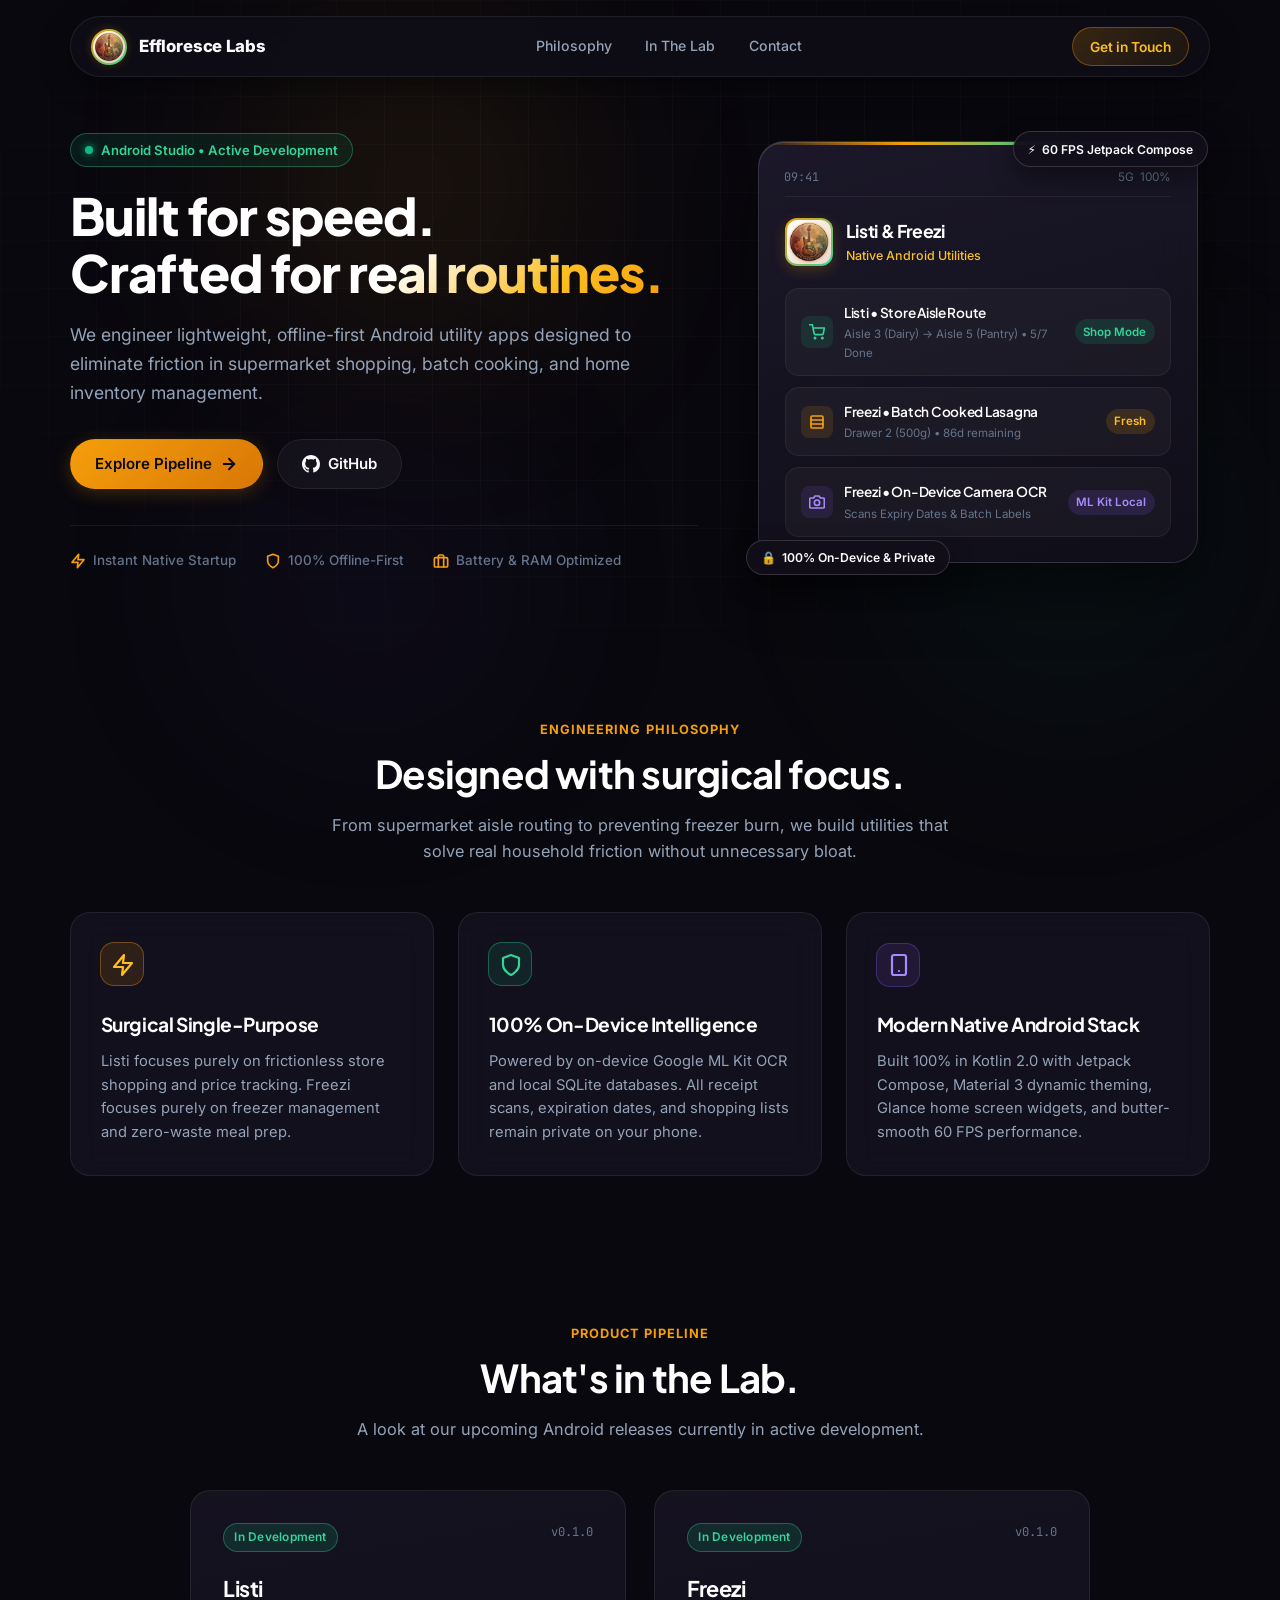
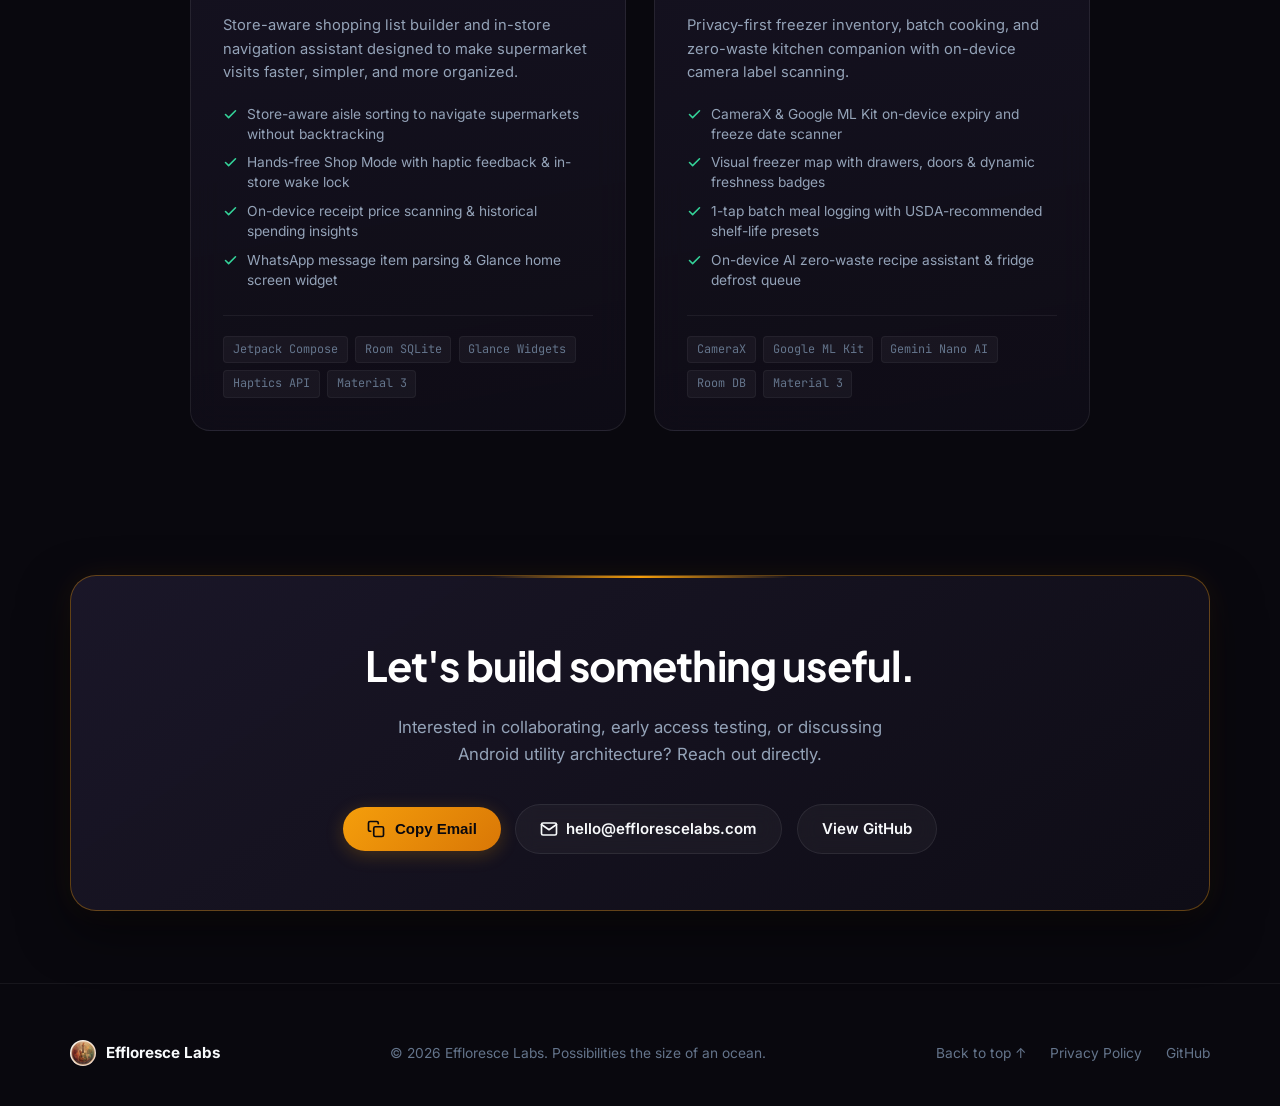
==== index.html @ f6bf1dd9 "Optimize privacy policy layout, reading column width, table of contents, and mobile spacing" ====
<!doctype html>
<html lang="en">
<head>
  <meta charset="UTF-8" />
  <meta name="viewport" content="width=device-width, initial-scale=1.0" />
  <meta name="description" content="Effloresce Labs is an independent Android studio creating focused, offline-first utility apps designed to eliminate friction in shopping, kitchen routines, and everyday chores." />
  <meta name="theme-color" content="#09080e" />
  <title>Effloresce Labs | Native Android Utility Apps</title>
  
  <!-- Modern Typography: Plus Jakarta Sans, Inter, JetBrains Mono -->
  <link rel="preconnect" href="https://fonts.googleapis.com" />
  <link rel="preconnect" href="https://fonts.gstatic.com" crossorigin />
  <link href="https://fonts.googleapis.com/css2?family=Inter:wght@400;500;600;700&family=JetBrains+Mono:wght@500;600&family=Plus+Jakarta+Sans:wght@600;700;800&display=swap" rel="stylesheet" />
  
  <link rel="stylesheet" href="styles.css?v=20260901c" />
  <link rel="icon" type="image/png" href="assets/icon.png" />
</head>
<body>
  <!-- Ambient Lighting Orbs & Grid -->
  <div class="bg-ambient" aria-hidden="true">
    <div class="glow-orb glow-1"></div>
    <div class="glow-orb glow-2"></div>
    <div class="glow-orb glow-3"></div>
    <div class="grid-overlay"></div>
  </div>

  <!-- Floating Glass Navbar -->
  <header class="site-header">
    <div class="container">
      <div class="nav-wrap">
        <a class="brand" href="#top" aria-label="Effloresce Labs Home">
          <div class="brand-logo-wrap">
            <img src="assets/icon.png" alt="Effloresce Labs Logo" class="brand-logo" />
          </div>
          <span>Effloresce Labs</span>
        </a>
        <nav class="nav-links" aria-label="Main navigation">
          <a class="nav-link" href="#philosophy">Philosophy</a>
          <a class="nav-link" href="#pipeline">In The Lab</a>
          <a class="nav-link" href="#contact">Contact</a>
        </nav>
        <a class="nav-cta" href="#contact">Get in Touch</a>
      </div>
    </div>
  </header>

  <main id="top">
    <!-- Hero Section -->
    <section class="hero">
      <div class="container hero-grid">
        <div>
          <div class="status-badge">
            <span class="pulse-dot"></span>
            <span>Android Studio • Active Development</span>
          </div>
          
          <h1 class="hero-title">
            Built for speed.<br />
            Crafted for <span class="text-gradient">real routines.</span>
          </h1>
          
          <p class="hero-lead">
            We engineer lightweight, offline-first Android utility apps designed to eliminate friction in supermarket shopping, batch cooking, and home inventory management.
          </p>
          
          <div class="cta-row">
            <a class="btn btn-primary" href="#pipeline">
              <span>Explore Pipeline</span>
              <svg width="18" height="18" viewBox="0 0 24 24" fill="none" stroke="currentColor" stroke-width="2.5" stroke-linecap="round" stroke-linejoin="round" aria-hidden="true"><path d="M5 12h14"></path><path d="m12 5 7 7-7 7"></path></svg>
            </a>
            <a class="btn btn-secondary" href="https://github.com/tonipepperoniuk/effloresce-labs" target="_blank" rel="noopener noreferrer">
              <svg width="18" height="18" viewBox="0 0 24 24" fill="currentColor" aria-hidden="true"><path d="M12 0C5.37 0 0 5.37 0 12c0 5.31 3.435 9.795 8.205 11.385.6.105.825-.255.825-.57 0-.285-.015-1.23-.015-2.235-3.015.555-3.795-.735-4.035-1.41-.135-.345-.72-1.41-1.23-1.695-.42-.225-1.02-.78-.015-.795.945-.015 1.62.87 1.845 1.23 1.08 1.815 2.805 1.305 3.495.99.105-.78.42-1.305.765-1.605-2.67-.3-5.46-1.335-5.46-5.925 0-1.305.465-2.385 1.23-3.225-.12-.3-.54-1.53.12-3.18 0 0 1.005-.315 3.3 1.23.96-.27 1.98-.405 3-.405s2.04.135 3 .405c2.295-1.56 3.3-1.23 3.3-1.23.66 1.65.24 2.88.12 3.18.765.84 1.23 1.905 1.23 3.225 0 4.605-2.805 5.625-5.475 5.925.435.375.81 1.095.81 2.22 0 1.605-.015 2.895-.015 3.3 0 .315.225.69.825.57A12.02 12.02 0 0024 12c0-6.63-5.37-12-12-12z"/></svg>
              <span>GitHub</span>
            </a>
          </div>

          <div class="hero-features">
            <div class="feature-pill">
              <svg width="16" height="16" viewBox="0 0 24 24" fill="none" stroke="currentColor" stroke-width="2.5" stroke-linecap="round" stroke-linejoin="round" aria-hidden="true"><polygon points="13 2 3 14 12 14 11 22 21 10 12 10 13 2"></polygon></svg>
              <span>Instant Native Startup</span>
            </div>
            <div class="feature-pill">
              <svg width="16" height="16" viewBox="0 0 24 24" fill="none" stroke="currentColor" stroke-width="2.5" stroke-linecap="round" stroke-linejoin="round" aria-hidden="true"><path d="M12 22s8-4 8-10V5l-8-3-8 3v7c0 6 8 10 8 10z"></path></svg>
              <span>100% Offline-First</span>
            </div>
            <div class="feature-pill">
              <svg width="16" height="16" viewBox="0 0 24 24" fill="none" stroke="currentColor" stroke-width="2.5" stroke-linecap="round" stroke-linejoin="round" aria-hidden="true"><rect x="2" y="7" width="20" height="14" rx="2" ry="2"></rect><path d="M16 21V5a2 2 0 0 0-2-2h-4a2 2 0 0 0-2 2v16"></path></svg>
              <span>Battery & RAM Optimized</span>
            </div>
          </div>
        </div>

        <!-- Interactive Showcase Card -->
        <div class="showcase-container">
          <div class="floating-badge badge-top-right">
            <span aria-hidden="true">⚡</span>
            <span>60 FPS Jetpack Compose</span>
          </div>

          <div class="showcase-card">
            <!-- Simulated Android Status Bar -->
            <div class="device-header">
              <span class="font-mono">09:41</span>
              <div style="display: flex; gap: 6px; align-items: center;">
                <span>5G</span>
                <span>100%</span>
              </div>
            </div>

            <!-- App Spotlight Bar -->
            <div class="device-app-bar">
              <div class="app-icon-wrap">
                <img src="assets/icon.png" alt="Effloresce Studio Emblem" class="app-icon" />
              </div>
              <div class="app-meta">
                <h3>Listi & Freezi</h3>
                <p>Native Android Utilities</p>
              </div>
            </div>

            <!-- Routine Micro-Widgets -->
            <div class="mockup-widgets">
              <div class="widget-item">
                <div class="widget-left">
                  <div class="widget-icon emerald">
                    <svg width="16" height="16" viewBox="0 0 24 24" fill="none" stroke="currentColor" stroke-width="2.5" stroke-linecap="round" stroke-linejoin="round"><circle cx="9" cy="21" r="1"></circle><circle cx="20" cy="21" r="1"></circle><path d="M1 1h4l2.68 13.39a2 2 0 0 0 2 1.61h9.72a2 2 0 0 0 2-1.61L23 6H6"></path></svg>
                  </div>
                  <div class="widget-info">
                    <h4>Listi • Store Aisle Route</h4>
                    <span>Aisle 3 (Dairy) → Aisle 5 (Pantry) • 5/7 Done</span>
                  </div>
                </div>
                <span class="widget-status status-active">Shop Mode</span>
              </div>

              <div class="widget-item">
                <div class="widget-left">
                  <div class="widget-icon">
                    <svg width="16" height="16" viewBox="0 0 24 24" fill="none" stroke="currentColor" stroke-width="2.5" stroke-linecap="round" stroke-linejoin="round"><rect x="3" y="3" width="18" height="18" rx="2" ry="2"></rect><line x1="3" y1="9" x2="21" y2="9"></line><line x1="3" y1="15" x2="21" y2="15"></line></svg>
                  </div>
                  <div class="widget-info">
                    <h4>Freezi • Batch Cooked Lasagna</h4>
                    <span>Drawer 2 (500g) • 86d remaining</span>
                  </div>
                </div>
                <span class="widget-status status-due">Fresh</span>
              </div>

              <div class="widget-item">
                <div class="widget-left">
                  <div class="widget-icon purple">
                    <svg width="16" height="16" viewBox="0 0 24 24" fill="none" stroke="currentColor" stroke-width="2.5" stroke-linecap="round" stroke-linejoin="round"><path d="M23 19a2 2 0 0 1-2 2H3a2 2 0 0 1-2-2V8a2 2 0 0 1 2-2h4l2-3h6l2 3h4a2 2 0 0 1 2 2z"></path><circle cx="12" cy="13" r="4"></circle></svg>
                  </div>
                  <div class="widget-info">
                    <h4>Freezi • On-Device Camera OCR</h4>
                    <span>Scans Expiry Dates & Batch Labels</span>
                  </div>
                </div>
                <span class="widget-status status-sync">ML Kit Local</span>
              </div>
            </div>
          </div>

          <div class="floating-badge badge-bottom-left">
            <span aria-hidden="true">🔒</span>
            <span>100% On-Device & Private</span>
          </div>
        </div>
      </div>
    </section>

    <!-- Philosophy Section -->
    <section id="philosophy" class="section">
      <div class="container">
        <div class="section-header">
          <span class="section-eyebrow">Engineering Philosophy</span>
          <h2 class="section-title">Designed with surgical focus.</h2>
          <p class="section-desc">
            From supermarket aisle routing to preventing freezer burn, we build utilities that solve real household friction without unnecessary bloat.
          </p>
        </div>

        <div class="cards-grid">
          <article class="card">
            <div class="card-icon">
              <svg width="24" height="24" viewBox="0 0 24 24" fill="none" stroke="currentColor" stroke-width="2.2" stroke-linecap="round" stroke-linejoin="round"><path d="M13 2 3 14h9l-1 8 10-12h-9l1-8z"></path></svg>
            </div>
            <h3>Surgical Single-Purpose</h3>
            <p>
              Listi focuses purely on frictionless store shopping and price tracking. Freezi focuses purely on freezer management and zero-waste meal prep.
            </p>
          </article>

          <article class="card">
            <div class="card-icon emerald">
              <svg width="24" height="24" viewBox="0 0 24 24" fill="none" stroke="currentColor" stroke-width="2.2" stroke-linecap="round" stroke-linejoin="round"><path d="M12 22s8-4 8-10V5l-8-3-8 3v7c0 6 8 10 8 10z"></path></svg>
            </div>
            <h3>100% On-Device Intelligence</h3>
            <p>
              Powered by on-device Google ML Kit OCR and local SQLite databases. All receipt scans, expiration dates, and shopping lists remain private on your phone.
            </p>
          </article>

          <article class="card">
            <div class="card-icon purple">
              <svg width="24" height="24" viewBox="0 0 24 24" fill="none" stroke="currentColor" stroke-width="2.2" stroke-linecap="round" stroke-linejoin="round"><rect x="5" y="2" width="14" height="20" rx="2" ry="2"></rect><line x1="12" y1="18" x2="12.01" y2="18"></line></svg>
            </div>
            <h3>Modern Native Android Stack</h3>
            <p>
              Built 100% in Kotlin 2.0 with Jetpack Compose, Material 3 dynamic theming, Glance home screen widgets, and butter-smooth 60 FPS performance.
            </p>
          </article>
        </div>
      </div>
    </section>

    <!-- In The Lab / Pipeline Section -->
    <section id="pipeline" class="section">
      <div class="container">
        <div class="section-header">
          <span class="section-eyebrow">Product Pipeline</span>
          <h2 class="section-title">What's in the Lab.</h2>
          <p class="section-desc">
            A look at our upcoming Android releases currently in active development.
          </p>
        </div>

        <div class="pipeline-grid">
          <!-- Listi Card -->
          <div class="pipeline-card">
            <div>
              <div class="pipeline-header">
                <span class="stage-pill stage-dev">In Development</span>
                <span class="font-mono" style="font-size: 0.76rem; color: var(--text-dim);">v0.1.0</span>
              </div>
              <h3 class="pipeline-title">Listi</h3>
              <p class="pipeline-desc">
                Store-aware shopping list builder and in-store navigation assistant designed to make supermarket visits faster, simpler, and more organized.
              </p>
              <ul class="pipeline-features">
                <li class="pipeline-feature-item">
                  <svg width="15" height="15" viewBox="0 0 24 24" fill="none" stroke="currentColor" stroke-width="2.5" stroke-linecap="round" stroke-linejoin="round"><polyline points="20 6 9 17 4 12"></polyline></svg>
                  <span>Store-aware aisle sorting to navigate supermarkets without backtracking</span>
                </li>
                <li class="pipeline-feature-item">
                  <svg width="15" height="15" viewBox="0 0 24 24" fill="none" stroke="currentColor" stroke-width="2.5" stroke-linecap="round" stroke-linejoin="round"><polyline points="20 6 9 17 4 12"></polyline></svg>
                  <span>Hands-free Shop Mode with haptic feedback & in-store wake lock</span>
                </li>
                <li class="pipeline-feature-item">
                  <svg width="15" height="15" viewBox="0 0 24 24" fill="none" stroke="currentColor" stroke-width="2.5" stroke-linecap="round" stroke-linejoin="round"><polyline points="20 6 9 17 4 12"></polyline></svg>
                  <span>On-device receipt price scanning & historical spending insights</span>
                </li>
                <li class="pipeline-feature-item">
                  <svg width="15" height="15" viewBox="0 0 24 24" fill="none" stroke="currentColor" stroke-width="2.5" stroke-linecap="round" stroke-linejoin="round"><polyline points="20 6 9 17 4 12"></polyline></svg>
                  <span>WhatsApp message item parsing & Glance home screen widget</span>
                </li>
              </ul>
            </div>
            <div class="tech-tags">
              <span class="tech-tag">Jetpack Compose</span>
              <span class="tech-tag">Room SQLite</span>
              <span class="tech-tag">Glance Widgets</span>
              <span class="tech-tag">Haptics API</span>
              <span class="tech-tag">Material 3</span>
            </div>
          </div>

          <!-- Freezi Card -->
          <div class="pipeline-card">
            <div>
              <div class="pipeline-header">
                <span class="stage-pill stage-dev">In Development</span>
                <span class="font-mono" style="font-size: 0.76rem; color: var(--text-dim);">v0.1.0</span>
              </div>
              <h3 class="pipeline-title">Freezi</h3>
              <p class="pipeline-desc">
                Privacy-first freezer inventory, batch cooking, and zero-waste kitchen companion with on-device camera label scanning.
              </p>
              <ul class="pipeline-features">
                <li class="pipeline-feature-item">
                  <svg width="15" height="15" viewBox="0 0 24 24" fill="none" stroke="currentColor" stroke-width="2.5" stroke-linecap="round" stroke-linejoin="round"><polyline points="20 6 9 17 4 12"></polyline></svg>
                  <span>CameraX & Google ML Kit on-device expiry and freeze date scanner</span>
                </li>
                <li class="pipeline-feature-item">
                  <svg width="15" height="15" viewBox="0 0 24 24" fill="none" stroke="currentColor" stroke-width="2.5" stroke-linecap="round" stroke-linejoin="round"><polyline points="20 6 9 17 4 12"></polyline></svg>
                  <span>Visual freezer map with drawers, doors & dynamic freshness badges</span>
                </li>
                <li class="pipeline-feature-item">
                  <svg width="15" height="15" viewBox="0 0 24 24" fill="none" stroke="currentColor" stroke-width="2.5" stroke-linecap="round" stroke-linejoin="round"><polyline points="20 6 9 17 4 12"></polyline></svg>
                  <span>1-tap batch meal logging with USDA-recommended shelf-life presets</span>
                </li>
                <li class="pipeline-feature-item">
                  <svg width="15" height="15" viewBox="0 0 24 24" fill="none" stroke="currentColor" stroke-width="2.5" stroke-linecap="round" stroke-linejoin="round"><polyline points="20 6 9 17 4 12"></polyline></svg>
                  <span>On-device AI zero-waste recipe assistant & fridge defrost queue</span>
                </li>
              </ul>
            </div>
            <div class="tech-tags">
              <span class="tech-tag">CameraX</span>
              <span class="tech-tag">Google ML Kit</span>
              <span class="tech-tag">Gemini Nano AI</span>
              <span class="tech-tag">Room DB</span>
              <span class="tech-tag">Material 3</span>
            </div>
          </div>
        </div>
      </div>
    </section>

    <!-- Studio Contact Section -->
    <section id="contact" class="section">
      <div class="container">
        <div class="contact-card">
          <h2 class="contact-title">Let's build something useful.</h2>
          <p class="contact-subtitle">
            Interested in collaborating, early access testing, or discussing Android utility architecture? Reach out directly.
          </p>
          <div class="contact-actions">
            <button id="copyEmailBtn" class="copy-btn" type="button" aria-label="Copy studio email address">
              <svg width="18" height="18" viewBox="0 0 24 24" fill="none" stroke="currentColor" stroke-width="2.2" stroke-linecap="round" stroke-linejoin="round" aria-hidden="true"><rect x="9" y="9" width="13" height="13" rx="2" ry="2"></rect><path d="M5 15H4a2 2 0 0 1-2-2V4a2 2 0 0 1 2-2h9a2 2 0 0 1 2 2v1"></path></svg>
              <span>Copy Email</span>
            </button>
            <a class="btn btn-secondary" href="mailto:hello@efflorescelabs.com">
              <svg width="18" height="18" viewBox="0 0 24 24" fill="none" stroke="currentColor" stroke-width="2.2" stroke-linecap="round" stroke-linejoin="round" aria-hidden="true"><path d="M4 4h16c1.1 0 2 .9 2 2v12c0 1.1-.9 2-2 2H4c-1.1 0-2-.9-2-2V6c0-1.1.9-2 2-2z"></path><polyline points="22,6 12,13 2,6"></polyline></svg>
              <span>hello@efflorescelabs.com</span>
            </a>
            <a class="btn btn-secondary" href="https://github.com/tonipepperoniuk/effloresce-labs" target="_blank" rel="noopener noreferrer">
              <span>View GitHub</span>
            </a>
          </div>
        </div>
      </div>
    </section>
  </main>

  <!-- Interactive Toast -->
  <div id="toast" class="toast" role="status" aria-live="polite">
    <svg width="18" height="18" viewBox="0 0 24 24" fill="none" stroke="currentColor" stroke-width="2.5" stroke-linecap="round" stroke-linejoin="round" aria-hidden="true"><polyline points="20 6 9 17 4 12"></polyline></svg>
    <span>Email copied to clipboard!</span>
  </div>

  <!-- Footer -->
  <footer class="site-footer">
    <div class="container footer-grid">
      <div class="footer-brand">
        <img src="assets/icon.png" alt="Effloresce Labs" class="footer-logo" />
        <span>Effloresce Labs</span>
      </div>
      <p class="footer-copy">
        © <span id="year"></span> Effloresce Labs. Possibilities the size of an ocean.
      </p>
      <div class="footer-links">
        <a class="footer-link" href="#top">Back to top ↑</a>
        <a class="footer-link" href="privacy.html">Privacy Policy</a>
        <a class="footer-link" href="https://github.com/tonipepperoniuk/effloresce-labs" target="_blank" rel="noopener noreferrer">GitHub</a>
      </div>
    </div>
  </footer>

  <script>
    // Set current copyright year
    document.getElementById('year').textContent = new Date().getFullYear();

    // Copy Email functionality with Toast
    const copyBtn = document.getElementById('copyEmailBtn');
    const toast = document.getElementById('toast');
    let toastTimeout;

    if (copyBtn) {
      copyBtn.addEventListener('click', async () => {
        const email = 'hello@efflorescelabs.com';
        try {
          if (navigator.clipboard && window.isSecureContext) {
            await navigator.clipboard.writeText(email);
          } else {
            const textArea = document.createElement('textarea');
            textArea.value = email;
            textArea.style.position = 'fixed';
            textArea.style.opacity = '0';
            document.body.appendChild(textArea);
            textArea.focus();
            textArea.select();
            document.execCommand('copy');
            document.body.removeChild(textArea);
          }
          
          // Show Toast
          clearTimeout(toastTimeout);
          toast.classList.add('show');
          toastTimeout = setTimeout(() => {
            toast.classList.remove('show');
          }, 2800);
        } catch (err) {
          window.location.href = 'mailto:' + email;
        }
      });
    }
  </script>
</body>
</html>
---- styles.css ----
:root {
  --bg: #09080e;
  --bg-subtle: #110f1a;
  --panel: rgba(22, 19, 34, 0.75);
  --panel-card: rgba(26, 22, 40, 0.65);
  --panel-hover: rgba(36, 30, 56, 0.85);
  
  --border: rgba(255, 255, 255, 0.08);
  --border-light: rgba(255, 255, 255, 0.14);
  --border-amber: rgba(245, 158, 11, 0.35);
  --border-emerald: rgba(52, 211, 153, 0.35);
  
  --text: #f8fafc;
  --text-muted: #94a3b8;
  --text-dim: #64748b;
  
  --amber: #f59e0b;
  --amber-light: #fbbf24;
  --amber-dark: #d97706;
  --amber-glow: rgba(245, 158, 11, 0.22);
  
  --emerald: #10b981;
  --emerald-light: #34d399;
  --emerald-glow: rgba(16, 185, 129, 0.2);

  --purple: #8b5cf6;
  --purple-light: #a78bfa;
  --purple-glow: rgba(139, 92, 246, 0.18);

  --radius-sm: 8px;
  --radius-md: 14px;
  --radius-lg: 20px;
  --radius-xl: 26px;
  --radius-full: 9999px;
  
  --max-width: 1140px;
  --transition: all 0.24s cubic-bezier(0.16, 1, 0.3, 1);
}

* {
  box-sizing: border-box;
  margin: 0;
  padding: 0;
}

html {
  scroll-behavior: smooth;
  color-scheme: dark;
}

body {
  font-family: 'Inter', system-ui, -apple-system, BlinkMacSystemFont, 'Segoe UI', Roboto, sans-serif;
  background-color: var(--bg);
  color: var(--text);
  line-height: 1.6;
  overflow-x: hidden;
  position: relative;
  min-height: 100vh;
}

/* Background Ambient Lighting & Circuit Grid */
.bg-ambient {
  position: fixed;
  inset: 0;
  pointer-events: none;
  z-index: 0;
  overflow: hidden;
}

.glow-orb {
  position: absolute;
  border-radius: 50%;
  filter: blur(100px);
  -webkit-filter: blur(100px);
  opacity: 0.55;
  will-change: transform;
  transform: translate3d(0, 0, 0);
}

.glow-1 {
  top: -8%;
  left: 12%;
  width: 520px;
  height: 520px;
  background: radial-gradient(circle, rgba(245, 158, 11, 0.22), transparent 70%);
  animation: floatOrb 18s ease-in-out infinite alternate;
}

.glow-2 {
  top: 30%;
  right: -5%;
  width: 550px;
  height: 550px;
  background: radial-gradient(circle, rgba(16, 185, 129, 0.15), transparent 70%);
  animation: floatOrb 22s ease-in-out infinite alternate-reverse;
}

.glow-3 {
  bottom: 8%;
  left: 10%;
  width: 480px;
  height: 480px;
  background: radial-gradient(circle, rgba(139, 92, 246, 0.14), transparent 70%);
  animation: floatOrb 25s ease-in-out infinite alternate;
}

@keyframes floatOrb {
  0% { transform: translateY(0) scale(1); }
  50% { transform: translateY(25px) scale(1.06); }
  100% { transform: translateY(-20px) scale(0.96); }
}

.grid-overlay {
  position: absolute;
  inset: 0;
  background-image: 
    linear-gradient(to right, rgba(255, 255, 255, 0.025) 1px, transparent 1px),
    linear-gradient(to bottom, rgba(255, 255, 255, 0.025) 1px, transparent 1px);
  background-size: 48px 48px;
  mask-image: radial-gradient(ellipse 80% 60% at 50% 30%, black 40%, transparent 85%);
  -webkit-mask-image: radial-gradient(ellipse 80% 60% at 50% 30%, black 40%, transparent 85%);
}

/* Typography Helpers */
h1, h2, h3, h4, .font-heading {
  font-family: 'Plus Jakarta Sans', sans-serif;
  letter-spacing: -0.02em;
  font-weight: 700;
  color: #ffffff;
}

.font-mono {
  font-family: 'JetBrains Mono', monospace;
}

a {
  color: inherit;
  text-decoration: none;
  transition: var(--transition);
}

.container {
  width: min(100% - 2rem, var(--max-width));
  margin-inline: auto;
  position: relative;
  z-index: 1;
}

/* Header & Floating Navigation */
.site-header {
  position: sticky;
  top: 1rem;
  z-index: 50;
  padding: 0 1rem;
  margin-bottom: 2rem;
}

.nav-wrap {
  display: flex;
  align-items: center;
  justify-content: space-between;
  padding: 0.65rem 1.25rem;
  background: rgba(15, 13, 23, 0.85);
  backdrop-filter: blur(20px);
  -webkit-backdrop-filter: blur(20px);
  border: 1px solid var(--border);
  border-radius: var(--radius-full);
  box-shadow: 0 10px 30px rgba(0, 0, 0, 0.4);
  transition: var(--transition);
}

.nav-wrap:hover {
  border-color: var(--border-light);
}

.brand {
  display: inline-flex;
  align-items: center;
  gap: 0.75rem;
  font-weight: 800;
  font-size: 1.05rem;
  letter-spacing: -0.01em;
}

.brand-logo-wrap {
  position: relative;
  width: 36px;
  height: 36px;
  border-radius: 50%;
  padding: 2px;
  background: linear-gradient(135deg, var(--amber), var(--emerald-light));
  box-shadow: 0 0 10px var(--amber-glow);
  flex-shrink: 0;
}

.brand-logo {
  width: 100%;
  height: 100%;
  border-radius: 50%;
  object-fit: cover;
  display: block;
}

.nav-links {
  display: flex;
  align-items: center;
  gap: 0.4rem;
}

.nav-link {
  padding: 0.45rem 0.85rem;
  border-radius: var(--radius-full);
  font-size: 0.88rem;
  font-weight: 500;
  color: var(--text-muted);
}

.nav-link:hover {
  color: var(--text);
  background: rgba(255, 255, 255, 0.06);
}

.nav-cta {
  padding: 0.45rem 1.05rem;
  font-size: 0.86rem;
  font-weight: 600;
  border-radius: var(--radius-full);
  background: linear-gradient(135deg, rgba(245, 158, 11, 0.18), rgba(245, 158, 11, 0.06));
  border: 1px solid var(--border-amber);
  color: var(--amber-light);
}

.nav-cta:hover {
  background: linear-gradient(135deg, var(--amber), var(--amber-dark));
  color: #09080e;
  box-shadow: 0 0 16px var(--amber-glow);
  transform: translateY(-1px);
}

/* Hero Section */
.hero {
  padding: 2.5rem 0 4.5rem;
}

.hero-grid {
  display: grid;
  grid-template-columns: 1.15fr 0.85fr;
  gap: 3rem;
  align-items: center;
}

.status-badge {
  display: inline-flex;
  align-items: center;
  gap: 0.55rem;
  padding: 0.35rem 0.85rem;
  border-radius: var(--radius-full);
  background: rgba(16, 185, 129, 0.1);
  border: 1px solid var(--border-emerald);
  color: var(--emerald-light);
  font-size: 0.82rem;
  font-weight: 600;
  margin-bottom: 1.25rem;
}

.pulse-dot {
  width: 8px;
  height: 8px;
  background-color: var(--emerald);
  border-radius: 50%;
  box-shadow: 0 0 8px var(--emerald);
  animation: pulse 2s infinite;
}

@keyframes pulse {
  0% { transform: scale(0.95); box-shadow: 0 0 0 0 rgba(16, 185, 129, 0.7); }
  70% { transform: scale(1.1); box-shadow: 0 0 0 6px rgba(16, 185, 129, 0); }
  100% { transform: scale(0.95); box-shadow: 0 0 0 0 rgba(16, 185, 129, 0); }
}

.hero-title {
  font-size: clamp(2.3rem, 4vw, 3.6rem);
  line-height: 1.1;
  margin-bottom: 1.25rem;
  font-weight: 800;
}

.text-gradient {
  background: linear-gradient(135deg, #ffffff 20%, var(--amber-light) 65%, var(--amber) 100%);
  -webkit-background-clip: text;
  -webkit-text-fill-color: transparent;
}

.hero-lead {
  font-size: 1.1rem;
  color: var(--text-muted);
  line-height: 1.65;
  max-width: 52ch;
  margin-bottom: 2rem;
}

.cta-row {
  display: flex;
  flex-wrap: wrap;
  align-items: center;
  gap: 0.9rem;
  margin-bottom: 2.25rem;
}

.btn {
  display: inline-flex;
  align-items: center;
  justify-content: center;
  gap: 0.5rem;
  padding: 0.75rem 1.5rem;
  border-radius: var(--radius-full);
  font-weight: 600;
  font-size: 0.94rem;
  cursor: pointer;
  border: 1px solid transparent;
  transition: var(--transition);
}

.btn-primary {
  background: linear-gradient(135deg, var(--amber), var(--amber-dark));
  color: #09080e;
  box-shadow: 0 4px 18px var(--amber-glow);
}

.btn-primary:hover {
  transform: translateY(-2px);
  box-shadow: 0 6px 24px rgba(245, 158, 11, 0.45);
}

.btn-secondary {
  background: rgba(255, 255, 255, 0.04);
  border-color: var(--border);
  color: var(--text);
  backdrop-filter: blur(10px);
}

.btn-secondary:hover {
  background: rgba(255, 255, 255, 0.08);
  border-color: rgba(255, 255, 255, 0.2);
  transform: translateY(-2px);
}

.hero-features {
  display: flex;
  flex-wrap: wrap;
  gap: 1rem 1.8rem;
  padding-top: 1.5rem;
  border-top: 1px solid rgba(255, 255, 255, 0.07);
}

.feature-pill {
  display: inline-flex;
  align-items: center;
  gap: 0.45rem;
  font-size: 0.84rem;
  color: var(--text-dim);
  font-weight: 500;
}

.feature-pill svg {
  color: var(--amber);
}

/* Showcase App Mockup Card */
.showcase-container {
  position: relative;
  max-width: 440px;
  margin: 0 auto;
}

.showcase-card {
  background: linear-gradient(165deg, rgba(30, 26, 44, 0.9), rgba(16, 14, 25, 0.96));
  border: 1px solid rgba(255, 255, 255, 0.12);
  border-radius: var(--radius-xl);
  padding: 1.6rem;
  box-shadow: 0 24px 60px rgba(0, 0, 0, 0.5), inset 0 1px 0 rgba(255, 255, 255, 0.15);
  backdrop-filter: blur(24px);
  -webkit-backdrop-filter: blur(24px);
  position: relative;
  overflow: hidden;
  transition: var(--transition);
}

.showcase-card::before {
  content: '';
  position: absolute;
  top: 0;
  left: 0;
  right: 0;
  height: 3px;
  background: linear-gradient(90deg, transparent, var(--amber), var(--emerald-light), transparent);
}

.device-header {
  display: flex;
  justify-content: space-between;
  align-items: center;
  font-size: 0.74rem;
  color: var(--text-dim);
  margin-bottom: 1.25rem;
  padding-bottom: 0.55rem;
  border-bottom: 1px solid rgba(255, 255, 255, 0.06);
}

.device-app-bar {
  display: flex;
  align-items: center;
  gap: 0.85rem;
  margin-bottom: 1.35rem;
}

.app-icon-wrap {
  width: 48px;
  height: 48px;
  border-radius: 12px;
  padding: 2px;
  background: linear-gradient(135deg, var(--amber), var(--emerald-light));
  box-shadow: 0 4px 14px var(--amber-glow);
  flex-shrink: 0;
}

.app-icon {
  width: 100%;
  height: 100%;
  border-radius: 10px;
  object-fit: cover;
  display: block;
}

.app-meta h3 {
  font-size: 1.1rem;
  margin-bottom: 0.1rem;
}

.app-meta p {
  font-size: 0.78rem;
  color: var(--amber-light);
  font-weight: 500;
}

/* Mockup Widget Cards */
.mockup-widgets {
  display: flex;
  flex-direction: column;
  gap: 0.7rem;
}

.widget-item {
  display: flex;
  align-items: center;
  justify-content: space-between;
  background: rgba(255, 255, 255, 0.035);
  border: 1px solid rgba(255, 255, 255, 0.06);
  padding: 0.8rem 0.95rem;
  border-radius: var(--radius-md);
  transition: var(--transition);
}

.widget-item:hover {
  background: rgba(255, 255, 255, 0.06);
  border-color: rgba(255, 255, 255, 0.12);
  transform: translateX(2px);
}

.widget-left {
  display: flex;
  align-items: center;
  gap: 0.7rem;
}

.widget-icon {
  width: 32px;
  height: 32px;
  border-radius: 8px;
  display: flex;
  align-items: center;
  justify-content: center;
  font-size: 0.9rem;
  background: rgba(245, 158, 11, 0.12);
  color: var(--amber);
  flex-shrink: 0;
}

.widget-icon.emerald {
  background: rgba(16, 185, 129, 0.12);
  color: var(--emerald-light);
}

.widget-icon.purple {
  background: rgba(139, 92, 246, 0.12);
  color: var(--purple-light);
}

.widget-info h4 {
  font-size: 0.85rem;
  font-weight: 600;
  margin-bottom: 0.1rem;
}

.widget-info span {
  font-size: 0.72rem;
  color: var(--text-dim);
  display: block;
}

.widget-status {
  font-size: 0.72rem;
  padding: 0.2rem 0.55rem;
  border-radius: var(--radius-full);
  font-weight: 600;
  white-space: nowrap;
}

.status-active {
  background: rgba(16, 185, 129, 0.15);
  color: var(--emerald-light);
}

.status-due {
  background: rgba(245, 158, 11, 0.15);
  color: var(--amber-light);
}

.status-sync {
  background: rgba(139, 92, 246, 0.15);
  color: var(--purple-light);
}

/* Floating Badges */
.floating-badge {
  position: absolute;
  padding: 0.45rem 0.85rem;
  background: rgba(18, 15, 27, 0.92);
  backdrop-filter: blur(16px);
  -webkit-backdrop-filter: blur(16px);
  border: 1px solid rgba(255, 255, 255, 0.15);
  border-radius: var(--radius-full);
  box-shadow: 0 10px 25px rgba(0, 0, 0, 0.4);
  font-size: 0.76rem;
  font-weight: 600;
  display: flex;
  align-items: center;
  gap: 0.4rem;
  z-index: 2;
  animation: floatBadge 6s ease-in-out infinite alternate;
}

.badge-top-right {
  top: -10px;
  right: -10px;
}

.badge-bottom-left {
  bottom: -12px;
  left: -12px;
  animation-delay: -3s;
}

@keyframes floatBadge {
  0% { transform: translateY(0px); }
  100% { transform: translateY(-7px); }
}

/* Sections General */
.section {
  padding: 4.5rem 0;
  position: relative;
}

.section-header {
  text-align: center;
  max-width: 660px;
  margin: 0 auto 3rem;
}

.section-eyebrow {
  display: inline-block;
  font-size: 0.8rem;
  font-weight: 700;
  text-transform: uppercase;
  letter-spacing: 0.08em;
  color: var(--amber);
  margin-bottom: 0.75rem;
}

.section-title {
  font-size: clamp(1.8rem, 3.2vw, 2.4rem);
  line-height: 1.15;
  margin-bottom: 1rem;
}

.section-desc {
  color: var(--text-muted);
  font-size: 1.02rem;
}

/* Cards Grid */
.cards-grid {
  display: grid;
  grid-template-columns: repeat(3, 1fr);
  gap: 1.5rem;
}

.card {
  background: var(--panel);
  border: 1px solid var(--border);
  border-radius: var(--radius-lg);
  padding: 1.85rem;
  backdrop-filter: blur(16px);
  -webkit-backdrop-filter: blur(16px);
  position: relative;
  transition: var(--transition);
  overflow: hidden;
}

.card::before {
  content: '';
  position: absolute;
  inset: 0;
  background: radial-gradient(circle at 50% 0%, rgba(245, 158, 11, 0.08), transparent 70%);
  opacity: 0;
  transition: var(--transition);
}

.card:hover {
  transform: translateY(-3px);
  border-color: var(--border-amber);
  box-shadow: 0 14px 32px rgba(0, 0, 0, 0.4);
}

.card:hover::before {
  opacity: 1;
}

.card-icon {
  width: 44px;
  height: 44px;
  border-radius: var(--radius-md);
  background: rgba(245, 158, 11, 0.12);
  border: 1px solid var(--border-amber);
  color: var(--amber-light);
  display: flex;
  align-items: center;
  justify-content: center;
  margin-bottom: 1.35rem;
}

.card-icon.emerald {
  background: rgba(16, 185, 129, 0.12);
  border-color: var(--border-emerald);
  color: var(--emerald-light);
}

.card-icon.purple {
  background: rgba(139, 92, 246, 0.12);
  border-color: rgba(139, 92, 246, 0.3);
  color: var(--purple-light);
}

.card h3 {
  font-size: 1.2rem;
  margin-bottom: 0.65rem;
}

.card p {
  color: var(--text-muted);
  font-size: 0.92rem;
  line-height: 1.62;
}

/* Pipeline / In The Lab Section */
.pipeline-grid {
  display: grid;
  grid-template-columns: repeat(2, 1fr);
  gap: 1.75rem;
  max-width: 900px;
  margin: 0 auto;
}

.pipeline-card {
  background: linear-gradient(170deg, rgba(25, 21, 38, 0.8), rgba(15, 13, 23, 0.9));
  border: 1px solid var(--border);
  border-radius: var(--radius-lg);
  padding: 2rem;
  backdrop-filter: blur(16px);
  -webkit-backdrop-filter: blur(16px);
  display: flex;
  flex-direction: column;
  justify-content: space-between;
  transition: var(--transition);
  position: relative;
}

.pipeline-card:hover {
  transform: translateY(-3px);
  border-color: var(--border-light);
  box-shadow: 0 16px 36px rgba(0, 0, 0, 0.4);
}

.pipeline-header {
  display: flex;
  justify-content: space-between;
  align-items: flex-start;
  margin-bottom: 1.25rem;
}

.stage-pill {
  font-size: 0.74rem;
  padding: 0.25rem 0.65rem;
  border-radius: var(--radius-full);
  font-weight: 600;
  letter-spacing: 0.02em;
}

.stage-dev {
  background: rgba(16, 185, 129, 0.15);
  border: 1px solid var(--border-emerald);
  color: var(--emerald-light);
}

.pipeline-title {
  font-size: 1.35rem;
  margin-bottom: 0.45rem;
}

.pipeline-desc {
  color: var(--text-muted);
  font-size: 0.92rem;
  line-height: 1.6;
  margin-bottom: 1.25rem;
}

.pipeline-features {
  list-style: none;
  display: flex;
  flex-direction: column;
  gap: 0.55rem;
  margin-bottom: 1.5rem;
}

.pipeline-feature-item {
  display: flex;
  align-items: flex-start;
  gap: 0.55rem;
  font-size: 0.86rem;
  color: var(--text-muted);
  line-height: 1.45;
}

.pipeline-feature-item svg {
  color: var(--emerald-light);
  flex-shrink: 0;
  margin-top: 2px;
}

.tech-tags {
  display: flex;
  flex-wrap: wrap;
  gap: 0.45rem;
  padding-top: 1.25rem;
  border-top: 1px solid rgba(255, 255, 255, 0.06);
}

.tech-tag {
  font-size: 0.74rem;
  font-family: 'JetBrains Mono', monospace;
  color: var(--text-dim);
  background: rgba(255, 255, 255, 0.04);
  padding: 0.2rem 0.55rem;
  border-radius: 4px;
  border: 1px solid rgba(255, 255, 255, 0.05);
}

/* Contact / Studio CTA Section */
.contact-card {
  background: linear-gradient(145deg, rgba(28, 24, 42, 0.92), rgba(15, 13, 23, 0.96));
  border: 1px solid var(--border-amber);
  border-radius: var(--radius-xl);
  padding: 3.5rem 2rem;
  text-align: center;
  position: relative;
  overflow: hidden;
  box-shadow: 0 20px 50px rgba(0, 0, 0, 0.5), 0 0 30px rgba(245, 158, 11, 0.08);
}

.contact-card::before {
  content: '';
  position: absolute;
  top: 0;
  left: 50%;
  transform: translateX(-50%);
  width: 300px;
  height: 2px;
  background: linear-gradient(90deg, transparent, var(--amber), transparent);
}

.contact-title {
  font-size: clamp(2rem, 3.5vw, 2.6rem);
  margin-bottom: 1rem;
}

.contact-subtitle {
  color: var(--text-muted);
  font-size: 1.05rem;
  max-width: 48ch;
  margin: 0 auto 2.25rem;
}

.contact-actions {
  display: flex;
  justify-content: center;
  flex-wrap: wrap;
  gap: 0.9rem;
  align-items: center;
}

.copy-btn {
  display: inline-flex;
  align-items: center;
  gap: 0.6rem;
  background: linear-gradient(135deg, var(--amber), var(--amber-dark));
  color: #09080e;
  border: none;
  padding: 0.8rem 1.5rem;
  border-radius: var(--radius-full);
  font-weight: 700;
  font-size: 0.94rem;
  cursor: pointer;
  box-shadow: 0 4px 18px var(--amber-glow);
  transition: var(--transition);
}

.copy-btn:hover {
  transform: translateY(-2px);
  box-shadow: 0 6px 24px rgba(245, 158, 11, 0.45);
}

/* Toast Notification */
.toast {
  position: fixed;
  bottom: 2rem;
  left: 50%;
  transform: translateX(-50%) translateY(100px);
  background: rgba(18, 15, 27, 0.95);
  border: 1px solid var(--border-emerald);
  color: var(--emerald-light);
  padding: 0.75rem 1.5rem;
  border-radius: var(--radius-full);
  font-size: 0.9rem;
  font-weight: 600;
  box-shadow: 0 10px 30px rgba(0, 0, 0, 0.5);
  backdrop-filter: blur(12px);
  -webkit-backdrop-filter: blur(12px);
  display: flex;
  align-items: center;
  gap: 0.5rem;
  opacity: 0;
  pointer-events: none;
  transition: all 0.3s cubic-bezier(0.16, 1, 0.3, 1);
  z-index: 100;
}

.toast.show {
  transform: translateX(-50%) translateY(0);
  opacity: 1;
}

/* Site Footer */
.site-footer {
  padding: 3.5rem 0 2.5rem;
  border-top: 1px solid rgba(255, 255, 255, 0.06);
  position: relative;
  z-index: 1;
}

.footer-grid {
  display: flex;
  justify-content: space-between;
  align-items: center;
  flex-wrap: wrap;
  gap: 1.5rem;
}

.footer-brand {
  display: flex;
  align-items: center;
  gap: 0.6rem;
  font-weight: 700;
  font-size: 0.95rem;
}

.footer-logo {
  width: 26px;
  height: 26px;
  border-radius: 50%;
}

.footer-copy {
  color: var(--text-dim);
  font-size: 0.86rem;
}

.footer-links {
  display: flex;
  gap: 1.5rem;
}

.footer-link {
  color: var(--text-dim);
  font-size: 0.86rem;
}

.footer-link:hover {
  color: var(--text);
}

/* Privacy Policy Page */
.privacy-wrap {
  padding: 2rem 0 5rem;
}

.privacy-card {
  background: var(--panel);
  border: 1px solid var(--border);
  border-radius: var(--radius-xl);
  padding: 3.5rem 3rem;
  max-width: 860px;
  margin: 0 auto;
  backdrop-filter: blur(20px);
  -webkit-backdrop-filter: blur(20px);
  box-shadow: 0 24px 60px rgba(0, 0, 0, 0.45);
}

.privacy-header {
  margin-bottom: 2.25rem;
  padding-bottom: 1.5rem;
  border-bottom: 1px solid rgba(255, 255, 255, 0.08);
}

.privacy-header h1 {
  font-size: clamp(2rem, 3.5vw, 2.75rem);
  margin-bottom: 0.5rem;
  line-height: 1.15;
}

.privacy-meta {
  color: var(--text-dim);
  font-size: 0.86rem;
  font-family: 'JetBrains Mono', monospace;
}

/* Quick Jump / TOC */
.privacy-toc {
  background: rgba(255, 255, 255, 0.025);
  border: 1px solid var(--border);
  border-radius: var(--radius-lg);
  padding: 1.5rem;
  margin-bottom: 2.5rem;
}

.privacy-toc h3 {
  font-size: 0.92rem;
  font-weight: 700;
  text-transform: uppercase;
  letter-spacing: 0.06em;
  color: var(--amber);
  margin-bottom: 1rem;
}

.toc-links {
  display: grid;
  grid-template-columns: repeat(2, 1fr);
  gap: 0.5rem 1.5rem;
  list-style: none;
}

.toc-link {
  font-size: 0.88rem;
  color: var(--text-muted);
  display: inline-flex;
  align-items: center;
  gap: 0.4rem;
}

.toc-link:hover {
  color: var(--amber-light);
  transform: translateX(2px);
}

.privacy-section {
  margin-bottom: 2.5rem;
  scroll-margin-top: 5rem;
}

.privacy-section h2 {
  font-size: 1.35rem;
  color: var(--amber-light);
  margin-bottom: 0.85rem;
  display: flex;
  align-items: center;
  gap: 0.6rem;
  padding-bottom: 0.4rem;
  border-bottom: 1px solid rgba(255, 255, 255, 0.05);
}

.section-num {
  font-family: 'JetBrains Mono', monospace;
  font-size: 0.82rem;
  padding: 0.15rem 0.5rem;
  border-radius: var(--radius-sm);
  background: rgba(245, 158, 11, 0.15);
  color: var(--amber);
  border: 1px solid var(--border-amber);
}

.privacy-section p {
  color: var(--text-muted);
  font-size: 0.96rem;
  line-height: 1.75;
  margin-bottom: 0.95rem;
}

.privacy-list {
  list-style: none;
  display: flex;
  flex-direction: column;
  gap: 0.75rem;
  margin: 1rem 0 1.25rem;
}

.privacy-list-item {
  display: flex;
  align-items: flex-start;
  gap: 0.75rem;
  background: rgba(255, 255, 255, 0.02);
  border: 1px solid rgba(255, 255, 255, 0.04);
  border-radius: var(--radius-md);
  padding: 0.9rem 1.1rem;
}

.privacy-list-bullet {
  width: 6px;
  height: 6px;
  border-radius: 50%;
  background: var(--amber);
  margin-top: 9px;
  flex-shrink: 0;
}

.privacy-list-text {
  font-size: 0.92rem;
  color: var(--text-muted);
  line-height: 1.65;
}

.privacy-list-text strong {
  color: var(--text);
  font-weight: 600;
}

.privacy-callout {
  background: linear-gradient(135deg, rgba(245, 158, 11, 0.1), rgba(245, 158, 11, 0.03));
  border: 1px solid var(--border-amber);
  border-radius: var(--radius-lg);
  padding: 1.25rem 1.5rem;
  margin: 1.5rem 0 2rem;
}

.privacy-callout p {
  color: var(--text);
  font-size: 0.94rem;
  line-height: 1.65;
  margin-bottom: 0;
}

/* Responsive Breakpoints */
@media (max-width: 960px) {
  .hero-grid {
    grid-template-columns: 1fr;
    gap: 3rem;
  }
  
  .cards-grid,
  .pipeline-grid {
    grid-template-columns: 1fr;
  }

  .nav-links {
    display: none;
  }
  
  .hero {
    padding-top: 1.5rem;
  }
  
  .toc-links {
    grid-template-columns: 1fr;
  }
}

@media (max-width: 640px) {
  .hero-title {
    font-size: 2.1rem;
  }
  
  .contact-card {
    padding: 2.5rem 1.25rem;
  }
  
  .privacy-card {
    padding: 2rem 1.25rem;
    border-radius: var(--radius-lg);
  }
  
  .privacy-header h1 {
    font-size: 1.85rem;
  }
  
  .footer-grid {
    flex-direction: column;
    text-align: center;
    gap: 1rem;
  }
  
  .cta-row {
    flex-direction: column;
    align-items: stretch;
  }
  
  .btn {
    width: 100%;
  }
  
  .floating-badge {
    display: none;
  }
}
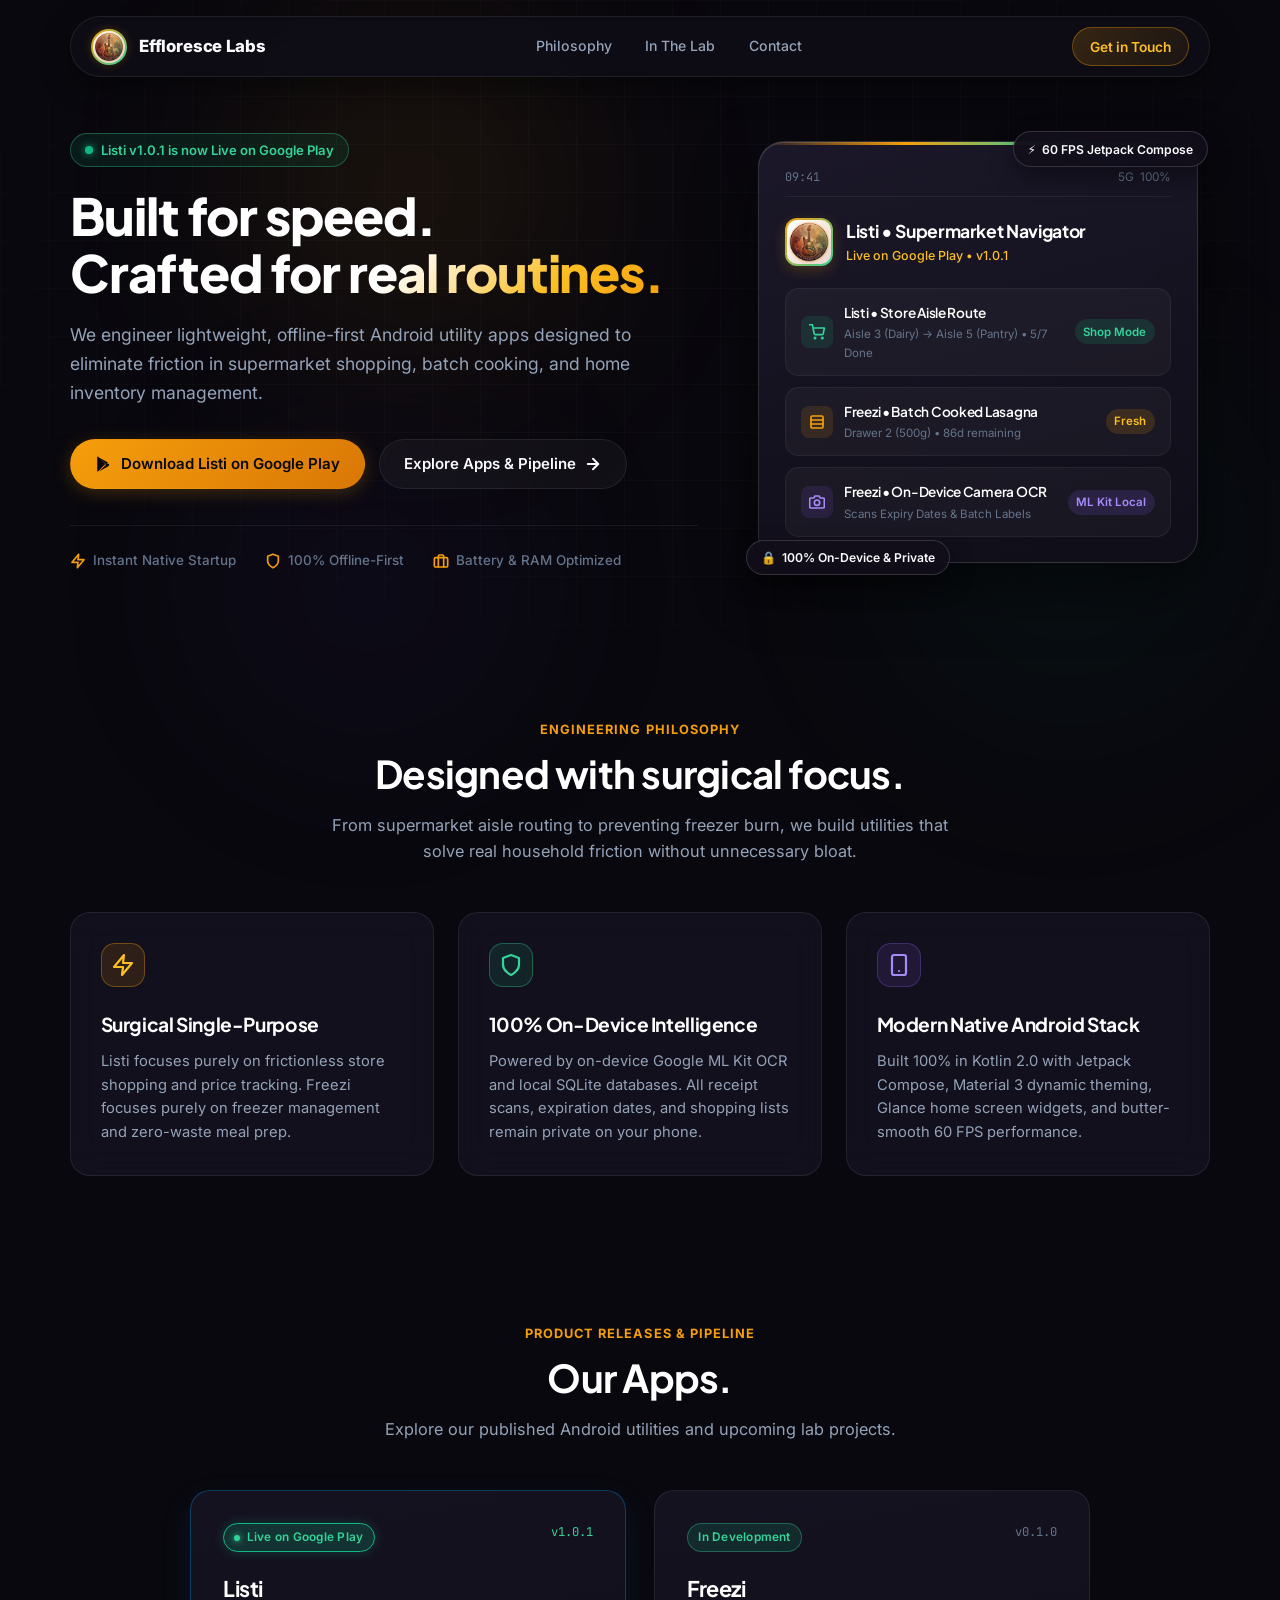
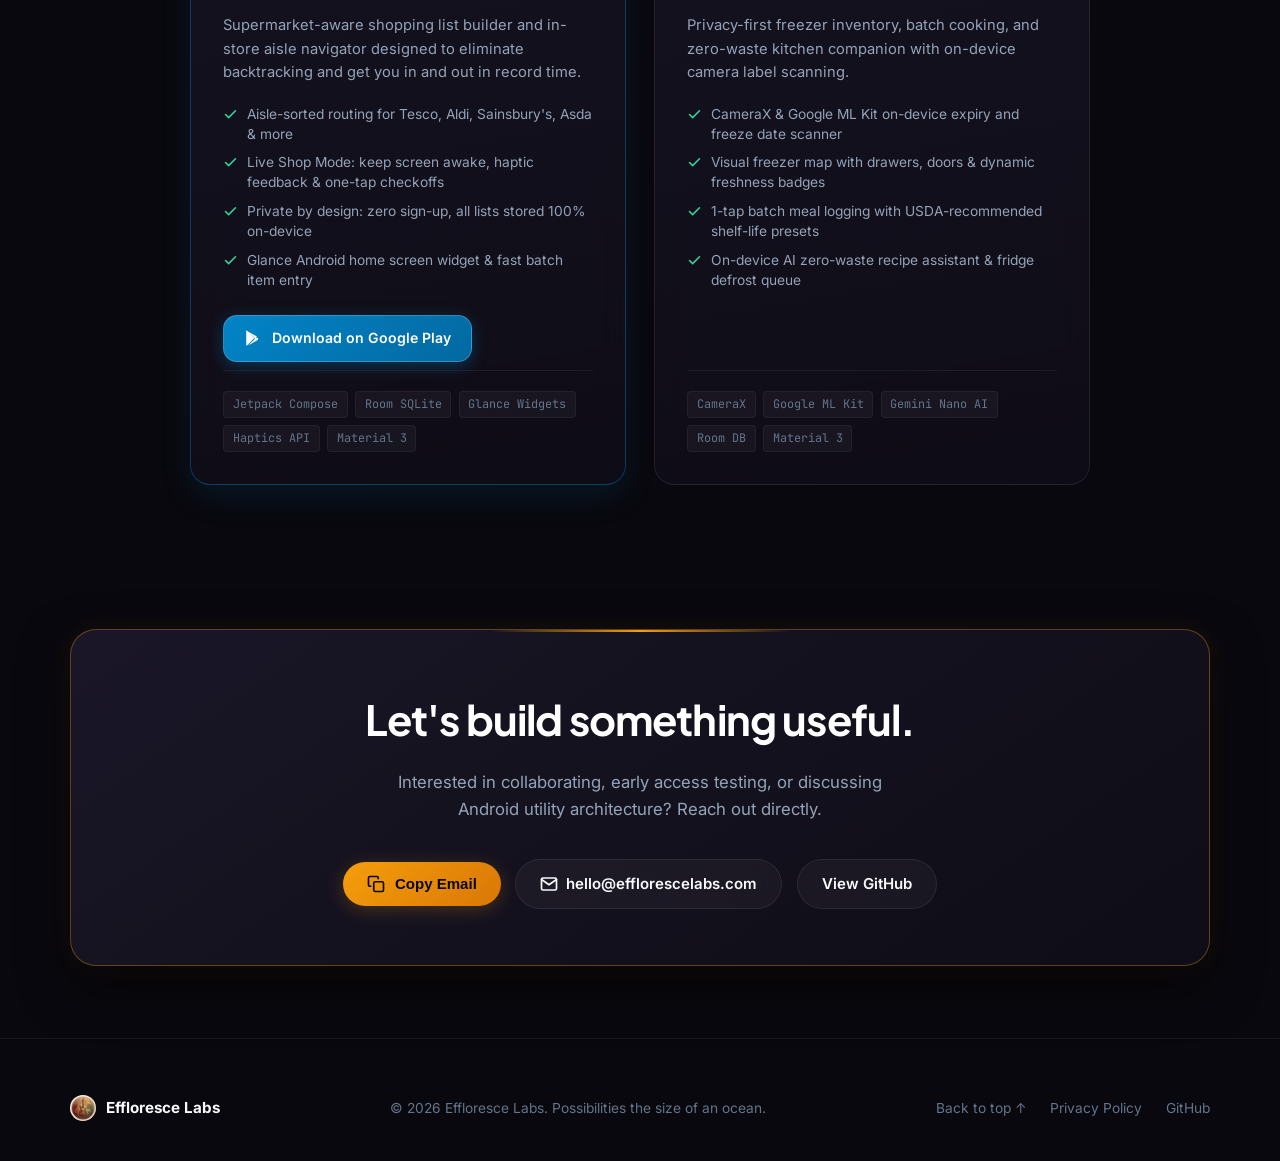
==== commit 6047cd46: "feat(website): mark Listi as live on Google Play with direct download links" ====
--- a/index.html
+++ b/index.html
@@ -51,7 +51,7 @@
         <div>
           <div class="status-badge">
             <span class="pulse-dot"></span>
-            <span>Android Studio • Active Development</span>
+            <span>Listi v1.0.1 is now Live on Google Play</span>
           </div>
           
           <h1 class="hero-title">
@@ -64,13 +64,13 @@
           </p>
           
           <div class="cta-row">
-            <a class="btn btn-primary" href="#pipeline">
-              <span>Explore Pipeline</span>
+            <a class="btn btn-primary" href="https://play.google.com/store/apps/details?id=com.efflorescelabs.listi" target="_blank" rel="noopener noreferrer">
+              <svg width="18" height="18" viewBox="0 0 24 24" fill="currentColor" aria-hidden="true"><path d="M3.609 1.814L13.793 12 3.61 22.186a2.37 2.37 0 0 1-.61-.955V2.77c.14-.367.35-.694.61-.956zm11.24 11.242l2.316 2.315-11.83 6.76 9.514-9.075zm2.983-1.706c.642.368 1.05 1.05 1.05 1.804s-.408 1.436-1.05 1.804l-2.023 1.156-2.525-2.525 2.525-2.525 2.023 1.156zM5.335 3.185l11.83 6.76-2.316 2.316L5.335 3.185z"/></svg>
+              <span>Download Listi on Google Play</span>
+            </a>
+            <a class="btn btn-secondary" href="#pipeline">
+              <span>Explore Apps & Pipeline</span>
               <svg width="18" height="18" viewBox="0 0 24 24" fill="none" stroke="currentColor" stroke-width="2.5" stroke-linecap="round" stroke-linejoin="round" aria-hidden="true"><path d="M5 12h14"></path><path d="m12 5 7 7-7 7"></path></svg>
-            </a>
-            <a class="btn btn-secondary" href="https://github.com/tonipepperoniuk/effloresce-labs" target="_blank" rel="noopener noreferrer">
-              <svg width="18" height="18" viewBox="0 0 24 24" fill="currentColor" aria-hidden="true"><path d="M12 0C5.37 0 0 5.37 0 12c0 5.31 3.435 9.795 8.205 11.385.6.105.825-.255.825-.57 0-.285-.015-1.23-.015-2.235-3.015.555-3.795-.735-4.035-1.41-.135-.345-.72-1.41-1.23-1.695-.42-.225-1.02-.78-.015-.795.945-.015 1.62.87 1.845 1.23 1.08 1.815 2.805 1.305 3.495.99.105-.78.42-1.305.765-1.605-2.67-.3-5.46-1.335-5.46-5.925 0-1.305.465-2.385 1.23-3.225-.12-.3-.54-1.53.12-3.18 0 0 1.005-.315 3.3 1.23.96-.27 1.98-.405 3-.405s2.04.135 3 .405c2.295-1.56 3.3-1.23 3.3-1.23.66 1.65.24 2.88.12 3.18.765.84 1.23 1.905 1.23 3.225 0 4.605-2.805 5.625-5.475 5.925.435.375.81 1.095.81 2.22 0 1.605-.015 2.895-.015 3.3 0 .315.225.69.825.57A12.02 12.02 0 0024 12c0-6.63-5.37-12-12-12z"/></svg>
-              <span>GitHub</span>
             </a>
           </div>
 
@@ -113,8 +113,8 @@
                 <img src="assets/icon.png" alt="Effloresce Studio Emblem" class="app-icon" />
               </div>
               <div class="app-meta">
-                <h3>Listi & Freezi</h3>
-                <p>Native Android Utilities</p>
+                <h3>Listi • Supermarket Navigator</h3>
+                <p>Live on Google Play • v1.0.1</p>
               </div>
             </div>
 
@@ -218,43 +218,55 @@
     <section id="pipeline" class="section">
       <div class="container">
         <div class="section-header">
-          <span class="section-eyebrow">Product Pipeline</span>
-          <h2 class="section-title">What's in the Lab.</h2>
+          <span class="section-eyebrow">Product Releases & Pipeline</span>
+          <h2 class="section-title">Our Apps.</h2>
           <p class="section-desc">
-            A look at our upcoming Android releases currently in active development.
+            Explore our published Android utilities and upcoming lab projects.
           </p>
         </div>
 
         <div class="pipeline-grid">
           <!-- Listi Card -->
-          <div class="pipeline-card">
+          <div class="pipeline-card pipeline-card-highlight">
             <div>
               <div class="pipeline-header">
-                <span class="stage-pill stage-dev">In Development</span>
-                <span class="font-mono" style="font-size: 0.76rem; color: var(--text-dim);">v0.1.0</span>
+                <span class="stage-pill stage-live">
+                  <span class="stage-live-dot"></span>
+                  Live on Google Play
+                </span>
+                <span class="font-mono" style="font-size: 0.76rem; color: var(--emerald-light);">v1.0.1</span>
               </div>
               <h3 class="pipeline-title">Listi</h3>
               <p class="pipeline-desc">
-                Store-aware shopping list builder and in-store navigation assistant designed to make supermarket visits faster, simpler, and more organized.
+                Supermarket-aware shopping list builder and in-store aisle navigator designed to eliminate backtracking and get you in and out in record time.
               </p>
               <ul class="pipeline-features">
                 <li class="pipeline-feature-item">
                   <svg width="15" height="15" viewBox="0 0 24 24" fill="none" stroke="currentColor" stroke-width="2.5" stroke-linecap="round" stroke-linejoin="round"><polyline points="20 6 9 17 4 12"></polyline></svg>
-                  <span>Store-aware aisle sorting to navigate supermarkets without backtracking</span>
-                </li>
-                <li class="pipeline-feature-item">
-                  <svg width="15" height="15" viewBox="0 0 24 24" fill="none" stroke="currentColor" stroke-width="2.5" stroke-linecap="round" stroke-linejoin="round"><polyline points="20 6 9 17 4 12"></polyline></svg>
-                  <span>Hands-free Shop Mode with haptic feedback & in-store wake lock</span>
-                </li>
-                <li class="pipeline-feature-item">
-                  <svg width="15" height="15" viewBox="0 0 24 24" fill="none" stroke="currentColor" stroke-width="2.5" stroke-linecap="round" stroke-linejoin="round"><polyline points="20 6 9 17 4 12"></polyline></svg>
-                  <span>On-device receipt price scanning & historical spending insights</span>
-                </li>
-                <li class="pipeline-feature-item">
-                  <svg width="15" height="15" viewBox="0 0 24 24" fill="none" stroke="currentColor" stroke-width="2.5" stroke-linecap="round" stroke-linejoin="round"><polyline points="20 6 9 17 4 12"></polyline></svg>
-                  <span>WhatsApp message item parsing & Glance home screen widget</span>
+                  <span>Aisle-sorted routing for Tesco, Aldi, Sainsbury's, Asda & more</span>
+                </li>
+                <li class="pipeline-feature-item">
+                  <svg width="15" height="15" viewBox="0 0 24 24" fill="none" stroke="currentColor" stroke-width="2.5" stroke-linecap="round" stroke-linejoin="round"><polyline points="20 6 9 17 4 12"></polyline></svg>
+                  <span>Live Shop Mode: keep screen awake, haptic feedback & one-tap checkoffs</span>
+                </li>
+                <li class="pipeline-feature-item">
+                  <svg width="15" height="15" viewBox="0 0 24 24" fill="none" stroke="currentColor" stroke-width="2.5" stroke-linecap="round" stroke-linejoin="round"><polyline points="20 6 9 17 4 12"></polyline></svg>
+                  <span>Private by design: zero sign-up, all lists stored 100% on-device</span>
+                </li>
+                <li class="pipeline-feature-item">
+                  <svg width="15" height="15" viewBox="0 0 24 24" fill="none" stroke="currentColor" stroke-width="2.5" stroke-linecap="round" stroke-linejoin="round"><polyline points="20 6 9 17 4 12"></polyline></svg>
+                  <span>Glance Android home screen widget & fast batch item entry</span>
                 </li>
               </ul>
+
+              <div class="pipeline-actions">
+                <a class="btn-play-store" href="https://play.google.com/store/apps/details?id=com.efflorescelabs.listi" target="_blank" rel="noopener noreferrer">
+                  <svg width="18" height="18" viewBox="0 0 24 24" fill="currentColor" aria-hidden="true">
+                    <path d="M3.609 1.814L13.793 12 3.61 22.186a2.37 2.37 0 0 1-.61-.955V2.77c.14-.367.35-.694.61-.956zm11.24 11.242l2.316 2.315-11.83 6.76 9.514-9.075zm2.983-1.706c.642.368 1.05 1.05 1.05 1.804s-.408 1.436-1.05 1.804l-2.023 1.156-2.525-2.525 2.525-2.525 2.023 1.156zM5.335 3.185l11.83 6.76-2.316 2.316L5.335 3.185z"/>
+                  </svg>
+                  <span>Download on Google Play</span>
+                </a>
+              </div>
             </div>
             <div class="tech-tags">
               <span class="tech-tag">Jetpack Compose</span>
--- a/styles.css
+++ b/styles.css
@@ -721,6 +721,76 @@
   background: rgba(16, 185, 129, 0.15);
   border: 1px solid var(--border-emerald);
   color: var(--emerald-light);
+}
+
+.stage-live {
+  background: rgba(16, 185, 129, 0.2);
+  border: 1px solid var(--emerald);
+  color: #34d399;
+  display: inline-flex;
+  align-items: center;
+  gap: 0.4rem;
+  box-shadow: 0 0 12px rgba(16, 185, 129, 0.25);
+}
+
+.stage-live-dot {
+  width: 6px;
+  height: 6px;
+  border-radius: 50%;
+  background: #34d399;
+  box-shadow: 0 0 6px #34d399;
+  animation: pulse-green 2s infinite ease-in-out;
+}
+
+@keyframes pulse-green {
+  0%, 100% { opacity: 1; transform: scale(1); }
+  50% { opacity: 0.35; transform: scale(0.8); }
+}
+
+.pipeline-card-highlight {
+  border-color: rgba(2, 132, 199, 0.4);
+  box-shadow: 0 12px 32px rgba(2, 132, 199, 0.12);
+}
+
+.pipeline-card-highlight:hover {
+  border-color: #0284c7;
+  box-shadow: 0 16px 40px rgba(2, 132, 199, 0.25);
+}
+
+.pipeline-actions {
+  display: flex;
+  align-items: center;
+  gap: 0.75rem;
+  margin-top: 1.25rem;
+  margin-bottom: 0.5rem;
+}
+
+.btn-play-store {
+  display: inline-flex;
+  align-items: center;
+  justify-content: center;
+  gap: 0.6rem;
+  background: linear-gradient(135deg, #0284c7, #0369a1);
+  color: #ffffff;
+  padding: 0.7rem 1.25rem;
+  border-radius: var(--radius-md);
+  font-size: 0.88rem;
+  font-weight: 600;
+  text-decoration: none;
+  border: 1px solid rgba(255, 255, 255, 0.2);
+  box-shadow: 0 4px 16px rgba(2, 132, 199, 0.35);
+  transition: var(--transition);
+}
+
+.btn-play-store:hover {
+  transform: translateY(-2px);
+  box-shadow: 0 6px 24px rgba(2, 132, 199, 0.5);
+  color: #ffffff;
+  background: linear-gradient(135deg, #0369a1, #0284c7);
+}
+
+.btn-play-store svg {
+  flex-shrink: 0;
 }
 
 .pipeline-title {
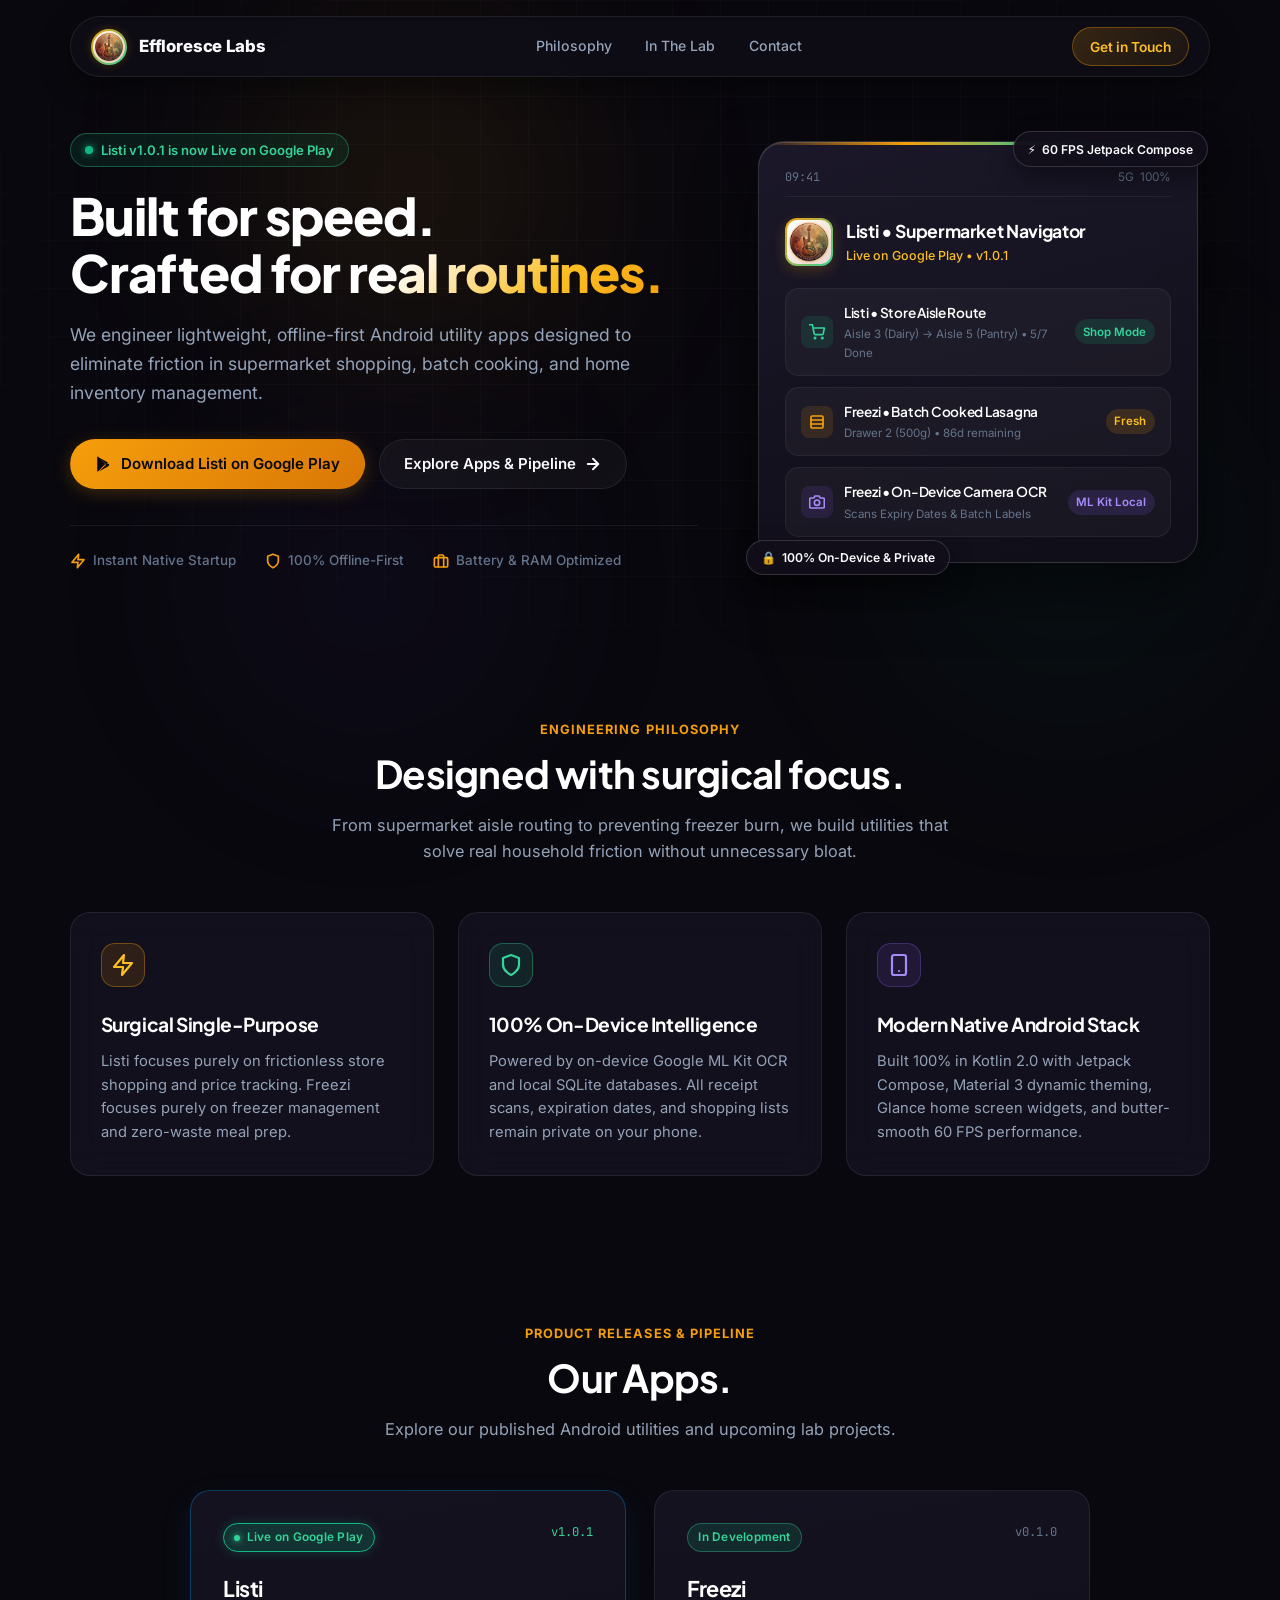
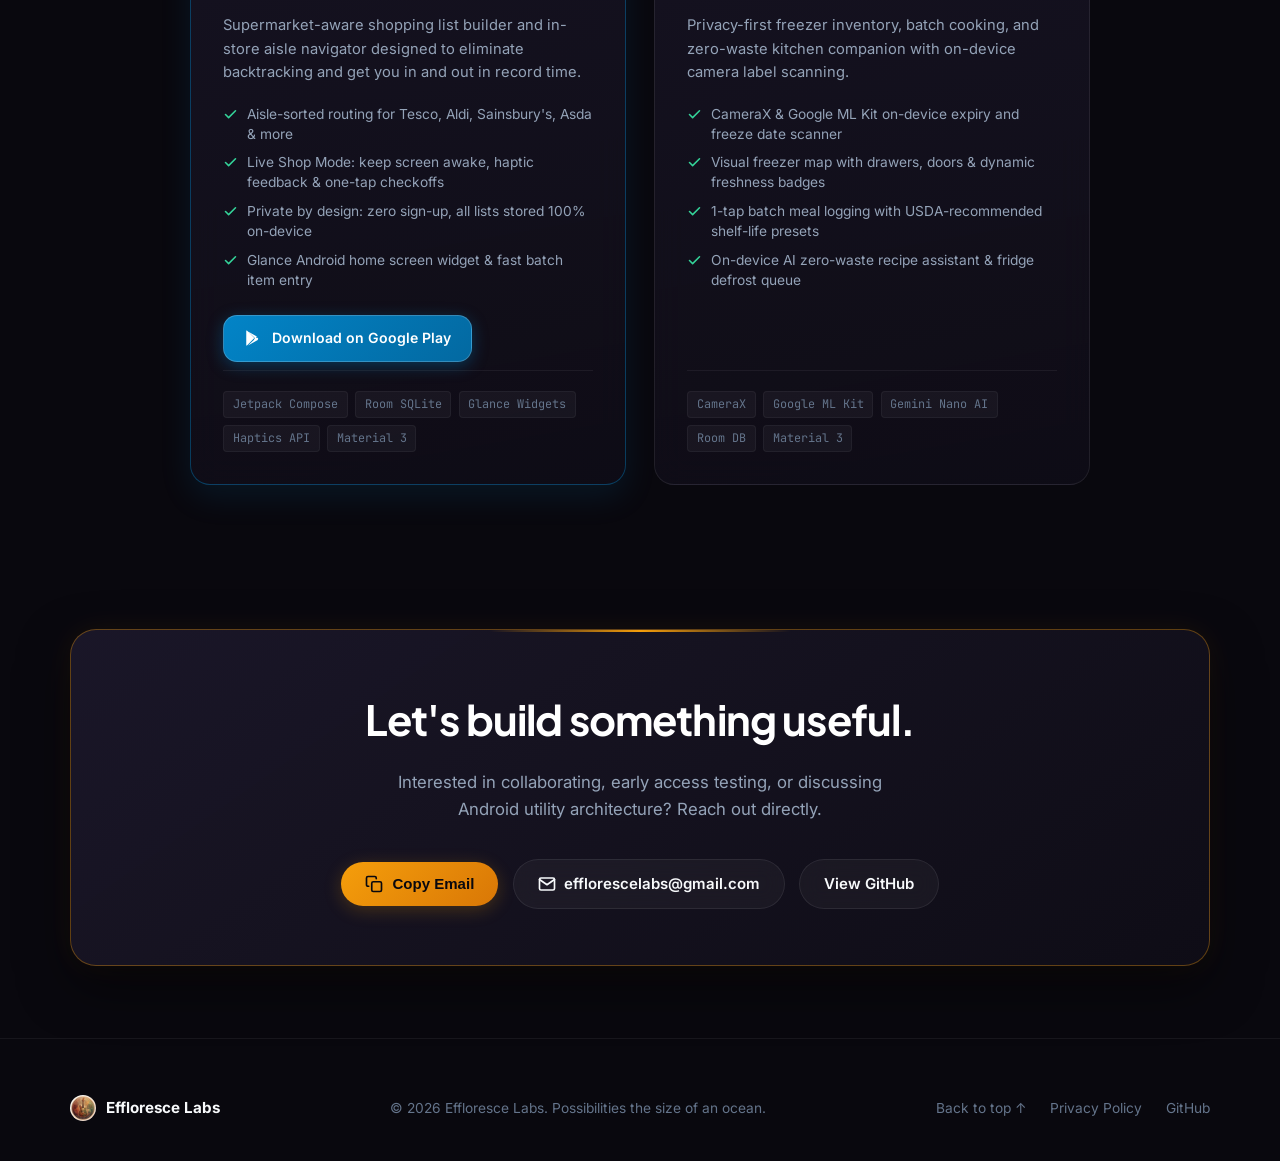
==== commit 18e4f631: "chore(contact): update support contact email to efflorescelabs@gmail.com" ====
--- a/index.html
+++ b/index.html
@@ -332,9 +332,9 @@
               <svg width="18" height="18" viewBox="0 0 24 24" fill="none" stroke="currentColor" stroke-width="2.2" stroke-linecap="round" stroke-linejoin="round" aria-hidden="true"><rect x="9" y="9" width="13" height="13" rx="2" ry="2"></rect><path d="M5 15H4a2 2 0 0 1-2-2V4a2 2 0 0 1 2-2h9a2 2 0 0 1 2 2v1"></path></svg>
               <span>Copy Email</span>
             </button>
-            <a class="btn btn-secondary" href="mailto:hello@efflorescelabs.com">
+            <a class="btn btn-secondary" href="mailto:efflorescelabs@gmail.com">
               <svg width="18" height="18" viewBox="0 0 24 24" fill="none" stroke="currentColor" stroke-width="2.2" stroke-linecap="round" stroke-linejoin="round" aria-hidden="true"><path d="M4 4h16c1.1 0 2 .9 2 2v12c0 1.1-.9 2-2 2H4c-1.1 0-2-.9-2-2V6c0-1.1.9-2 2-2z"></path><polyline points="22,6 12,13 2,6"></polyline></svg>
-              <span>hello@efflorescelabs.com</span>
+              <span>efflorescelabs@gmail.com</span>
             </a>
             <a class="btn btn-secondary" href="https://github.com/tonipepperoniuk/effloresce-labs" target="_blank" rel="noopener noreferrer">
               <span>View GitHub</span>
@@ -380,7 +380,7 @@
 
     if (copyBtn) {
       copyBtn.addEventListener('click', async () => {
-        const email = 'hello@efflorescelabs.com';
+        const email = 'efflorescelabs@gmail.com';
         try {
           if (navigator.clipboard && window.isSecureContext) {
             await navigator.clipboard.writeText(email);
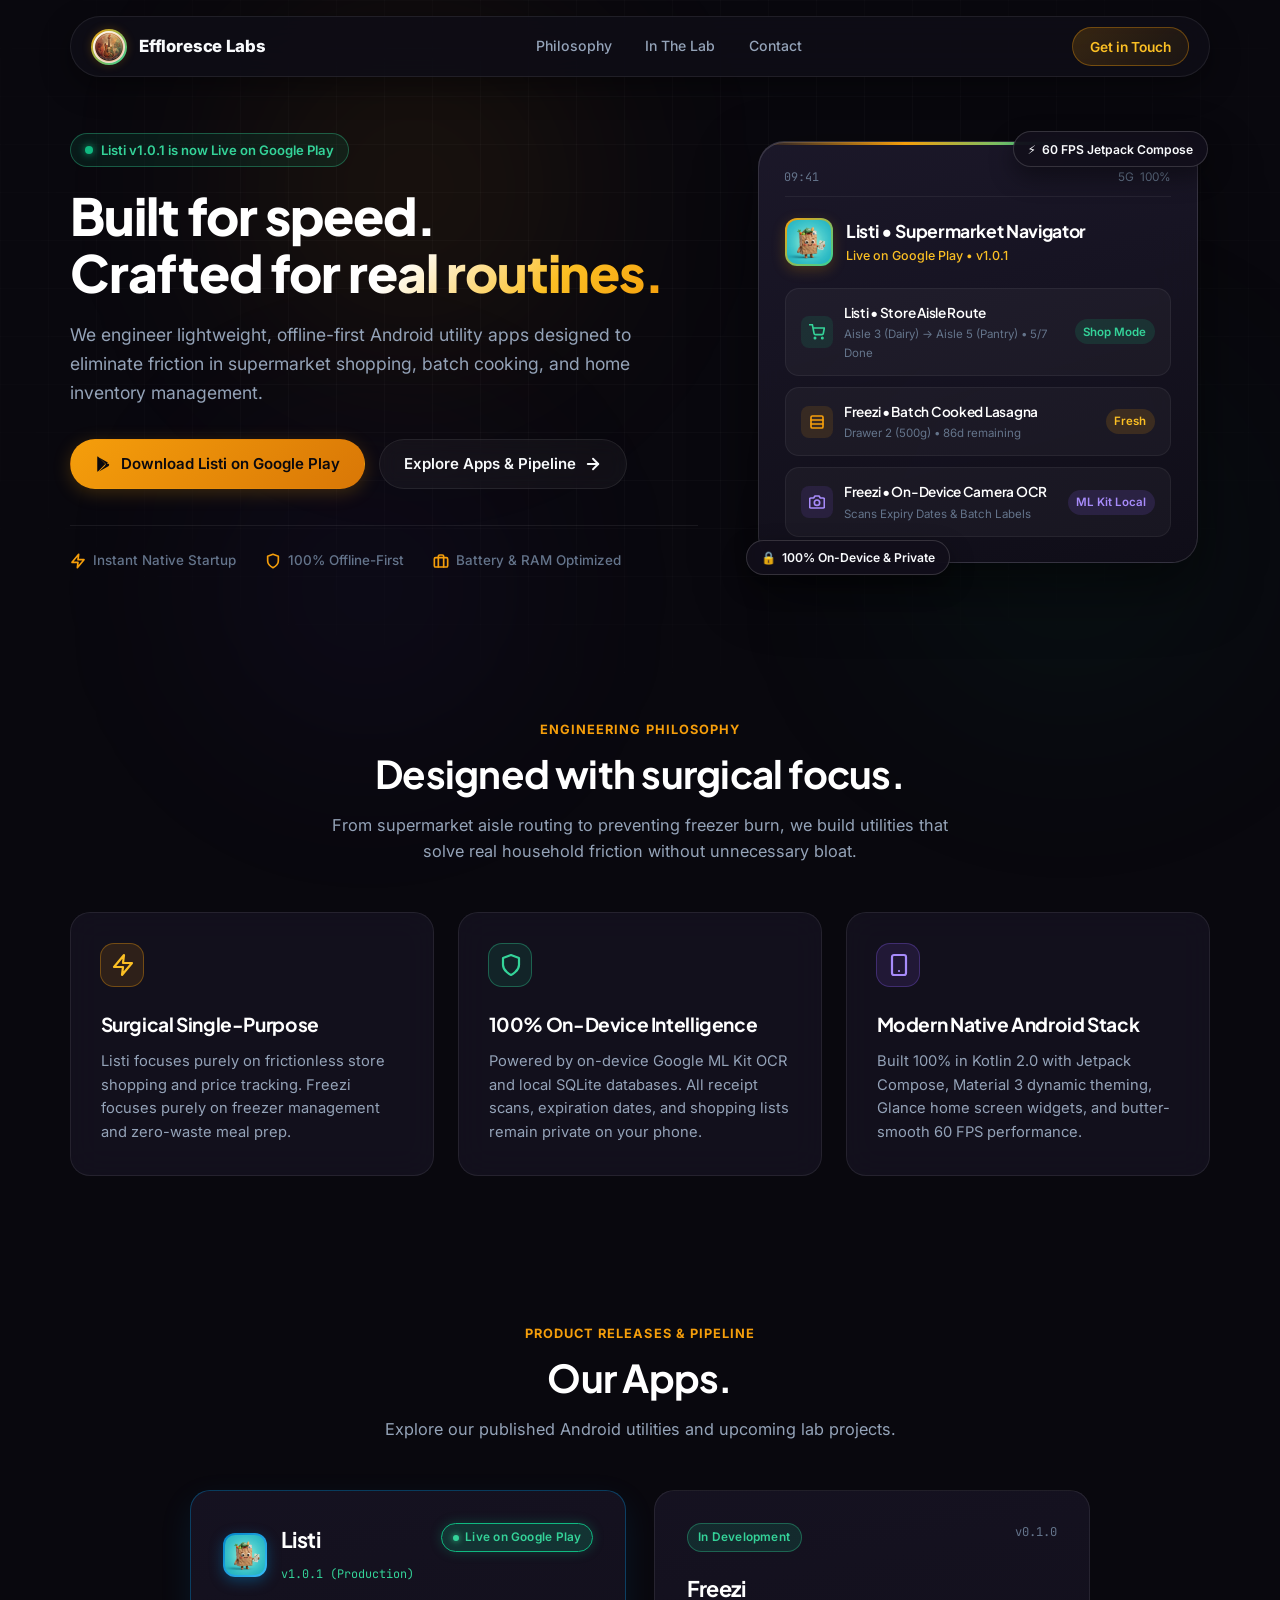
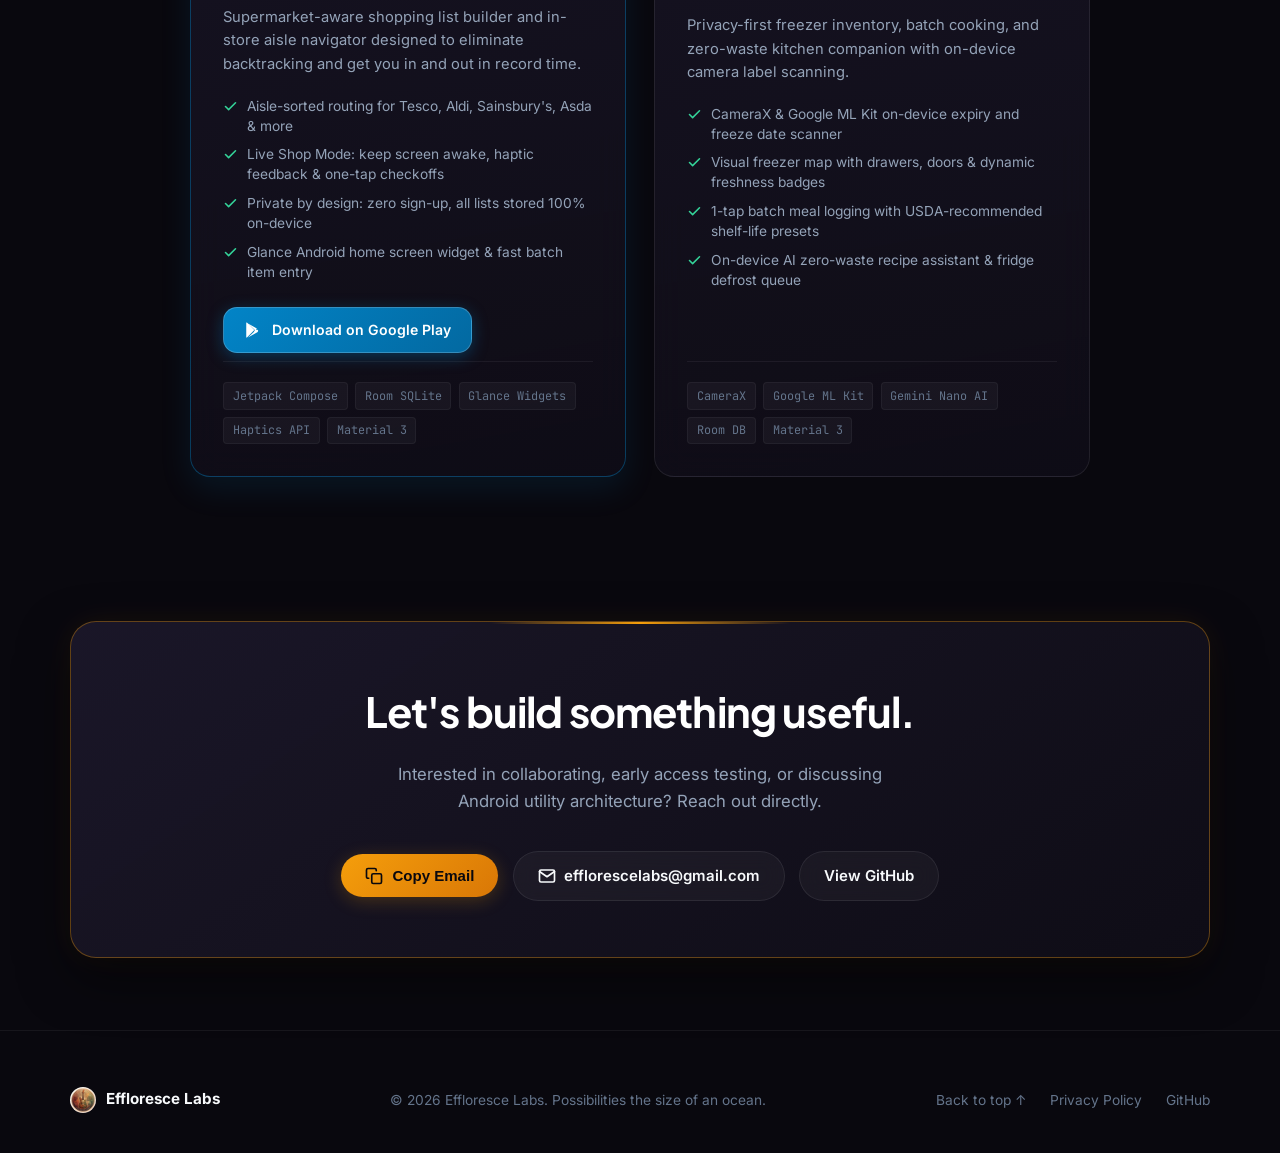
==== commit 3c6d2db7: "feat(branding): add Listi mascot app icon to hero showcase and pipeline card" ====
--- a/index.html
+++ b/index.html
@@ -110,7 +110,7 @@
             <!-- App Spotlight Bar -->
             <div class="device-app-bar">
               <div class="app-icon-wrap">
-                <img src="assets/icon.png" alt="Effloresce Studio Emblem" class="app-icon" />
+                <img src="assets/listi-icon.png" alt="Listi App Icon" class="app-icon" />
               </div>
               <div class="app-meta">
                 <h3>Listi • Supermarket Navigator</h3>
@@ -230,13 +230,20 @@
           <div class="pipeline-card pipeline-card-highlight">
             <div>
               <div class="pipeline-header">
+                <div class="product-identity">
+                  <div class="app-icon-wrap" style="width: 44px; height: 44px; background: linear-gradient(135deg, #0284c7, #38bdf8); box-shadow: 0 4px 14px rgba(2, 132, 199, 0.4);">
+                    <img src="assets/listi-icon.png" alt="Listi App Icon" class="app-icon" />
+                  </div>
+                  <div>
+                    <h3 class="pipeline-title" style="margin-bottom: 0.15rem;">Listi</h3>
+                    <span class="font-mono" style="font-size: 0.74rem; color: var(--emerald-light);">v1.0.1 (Production)</span>
+                  </div>
+                </div>
                 <span class="stage-pill stage-live">
                   <span class="stage-live-dot"></span>
                   Live on Google Play
                 </span>
-                <span class="font-mono" style="font-size: 0.76rem; color: var(--emerald-light);">v1.0.1</span>
-              </div>
-              <h3 class="pipeline-title">Listi</h3>
+              </div>
               <p class="pipeline-desc">
                 Supermarket-aware shopping list builder and in-store aisle navigator designed to eliminate backtracking and get you in and out in record time.
               </p>
--- a/styles.css
+++ b/styles.css
@@ -700,6 +700,12 @@
   transform: translateY(-3px);
   border-color: var(--border-light);
   box-shadow: 0 16px 36px rgba(0, 0, 0, 0.4);
+}
+
+.product-identity {
+  display: flex;
+  align-items: center;
+  gap: 0.85rem;
 }
 
 .pipeline-header {
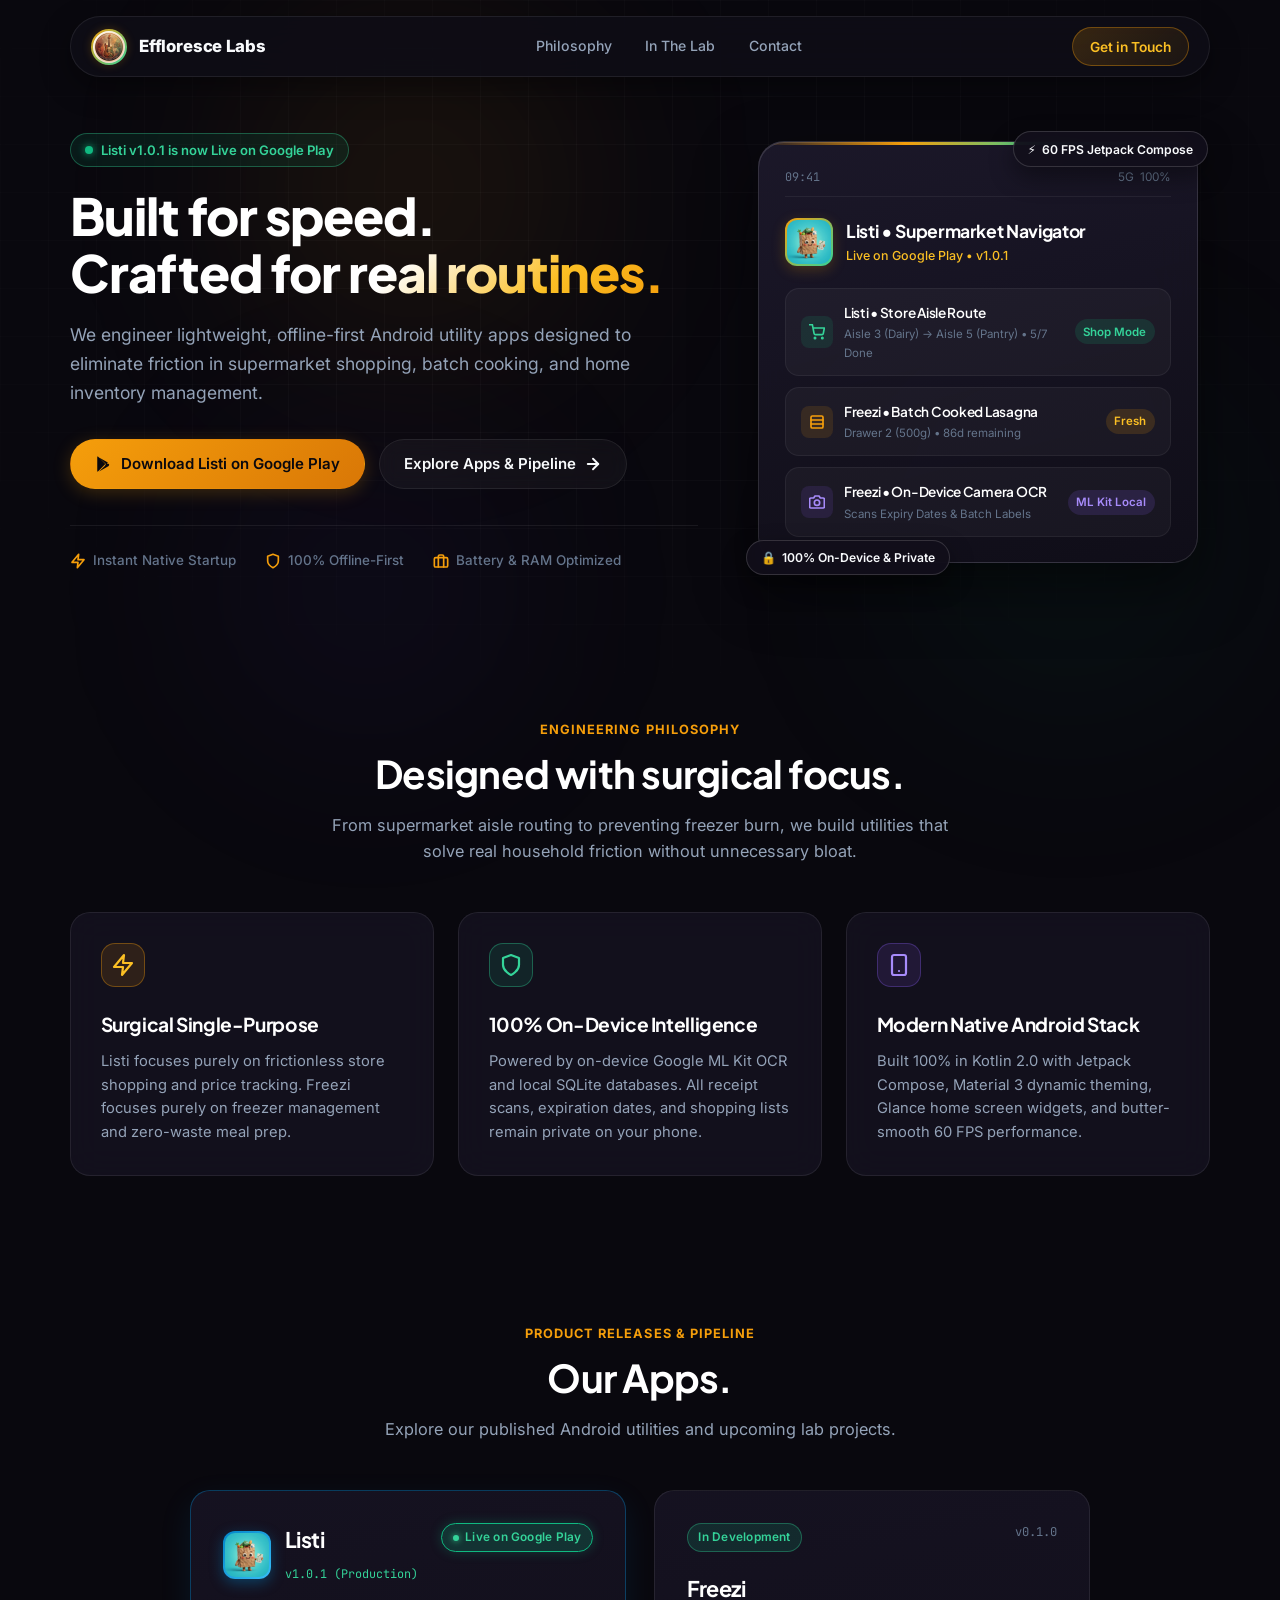
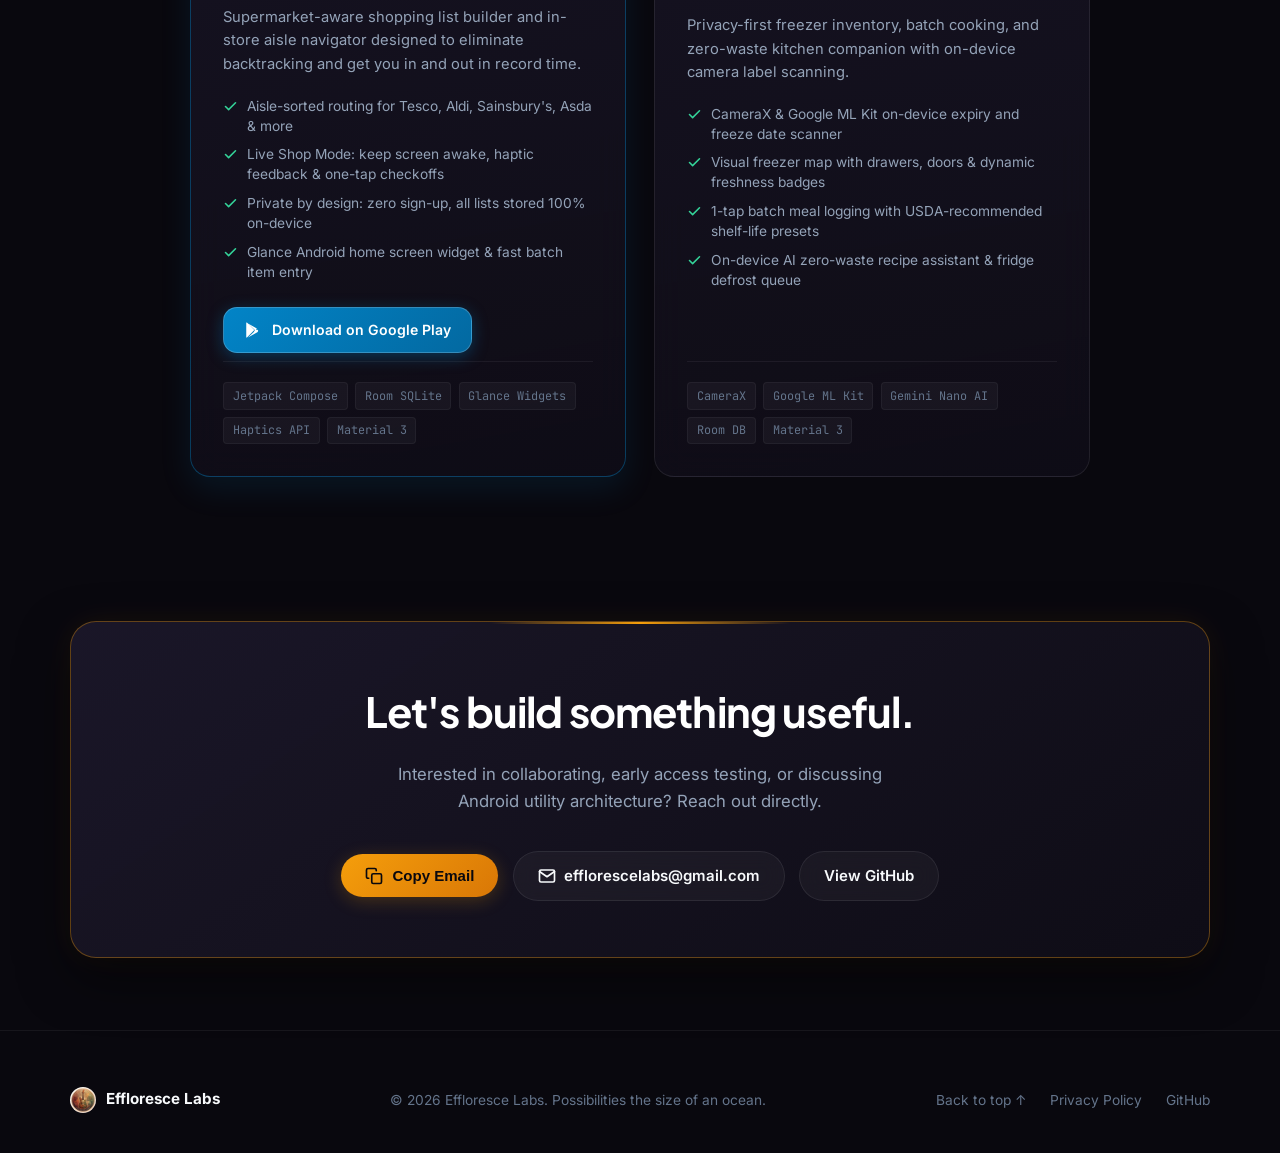
==== commit 5bb9b064: "perf(vitals): eliminate CLS with explicit image dimensions, aspect-ratios, and asset optimization" ====
--- a/index.html
+++ b/index.html
@@ -12,7 +12,7 @@
   <link rel="preconnect" href="https://fonts.gstatic.com" crossorigin />
   <link href="https://fonts.googleapis.com/css2?family=Inter:wght@400;500;600;700&family=JetBrains+Mono:wght@500;600&family=Plus+Jakarta+Sans:wght@600;700;800&display=swap" rel="stylesheet" />
   
-  <link rel="stylesheet" href="styles.css?v=20260901c" />
+  <link rel="stylesheet" href="styles.css?v=20261026a" />
   <link rel="icon" type="image/png" href="assets/icon.png" />
 </head>
 <body>
@@ -30,7 +30,7 @@
       <div class="nav-wrap">
         <a class="brand" href="#top" aria-label="Effloresce Labs Home">
           <div class="brand-logo-wrap">
-            <img src="assets/icon.png" alt="Effloresce Labs Logo" class="brand-logo" />
+            <img src="assets/icon.png" alt="Effloresce Labs Logo" class="brand-logo" width="32" height="32" loading="eager" decoding="async" />
           </div>
           <span>Effloresce Labs</span>
         </a>
@@ -110,7 +110,7 @@
             <!-- App Spotlight Bar -->
             <div class="device-app-bar">
               <div class="app-icon-wrap">
-                <img src="assets/listi-icon.png" alt="Listi App Icon" class="app-icon" />
+                <img src="assets/listi-icon.png" alt="Listi App Icon" class="app-icon" width="44" height="44" loading="eager" decoding="async" />
               </div>
               <div class="app-meta">
                 <h3>Listi • Supermarket Navigator</h3>
@@ -232,7 +232,7 @@
               <div class="pipeline-header">
                 <div class="product-identity">
                   <div class="app-icon-wrap" style="width: 44px; height: 44px; background: linear-gradient(135deg, #0284c7, #38bdf8); box-shadow: 0 4px 14px rgba(2, 132, 199, 0.4);">
-                    <img src="assets/listi-icon.png" alt="Listi App Icon" class="app-icon" />
+                    <img src="assets/listi-icon.png" alt="Listi App Icon" class="app-icon" width="44" height="44" loading="eager" decoding="async" />
                   </div>
                   <div>
                     <h3 class="pipeline-title" style="margin-bottom: 0.15rem;">Listi</h3>
@@ -362,7 +362,7 @@
   <footer class="site-footer">
     <div class="container footer-grid">
       <div class="footer-brand">
-        <img src="assets/icon.png" alt="Effloresce Labs" class="footer-logo" />
+        <img src="assets/icon.png" alt="Effloresce Labs" class="footer-logo" width="26" height="26" loading="lazy" decoding="async" />
         <span>Effloresce Labs</span>
       </div>
       <p class="footer-copy">
--- a/styles.css
+++ b/styles.css
@@ -186,16 +186,21 @@
   position: relative;
   width: 36px;
   height: 36px;
+  min-width: 36px;
+  min-height: 36px;
+  aspect-ratio: 1 / 1;
   border-radius: 50%;
   padding: 2px;
   background: linear-gradient(135deg, var(--amber), var(--emerald-light));
   box-shadow: 0 0 10px var(--amber-glow);
   flex-shrink: 0;
+  contain: paint;
 }
 
 .brand-logo {
   width: 100%;
   height: 100%;
+  aspect-ratio: 1 / 1;
   border-radius: 50%;
   object-fit: cover;
   display: block;
@@ -417,16 +422,21 @@
 .app-icon-wrap {
   width: 48px;
   height: 48px;
+  min-width: 48px;
+  min-height: 48px;
+  aspect-ratio: 1 / 1;
   border-radius: 12px;
   padding: 2px;
   background: linear-gradient(135deg, var(--amber), var(--emerald-light));
   box-shadow: 0 4px 14px var(--amber-glow);
   flex-shrink: 0;
+  contain: paint;
 }
 
 .app-icon {
   width: 100%;
   height: 100%;
+  aspect-ratio: 1 / 1;
   border-radius: 10px;
   object-fit: cover;
   display: block;
@@ -973,7 +983,12 @@
 .footer-logo {
   width: 26px;
   height: 26px;
+  min-width: 26px;
+  min-height: 26px;
+  aspect-ratio: 1 / 1;
   border-radius: 50%;
+  display: block;
+  flex-shrink: 0;
 }
 
 .footer-copy {
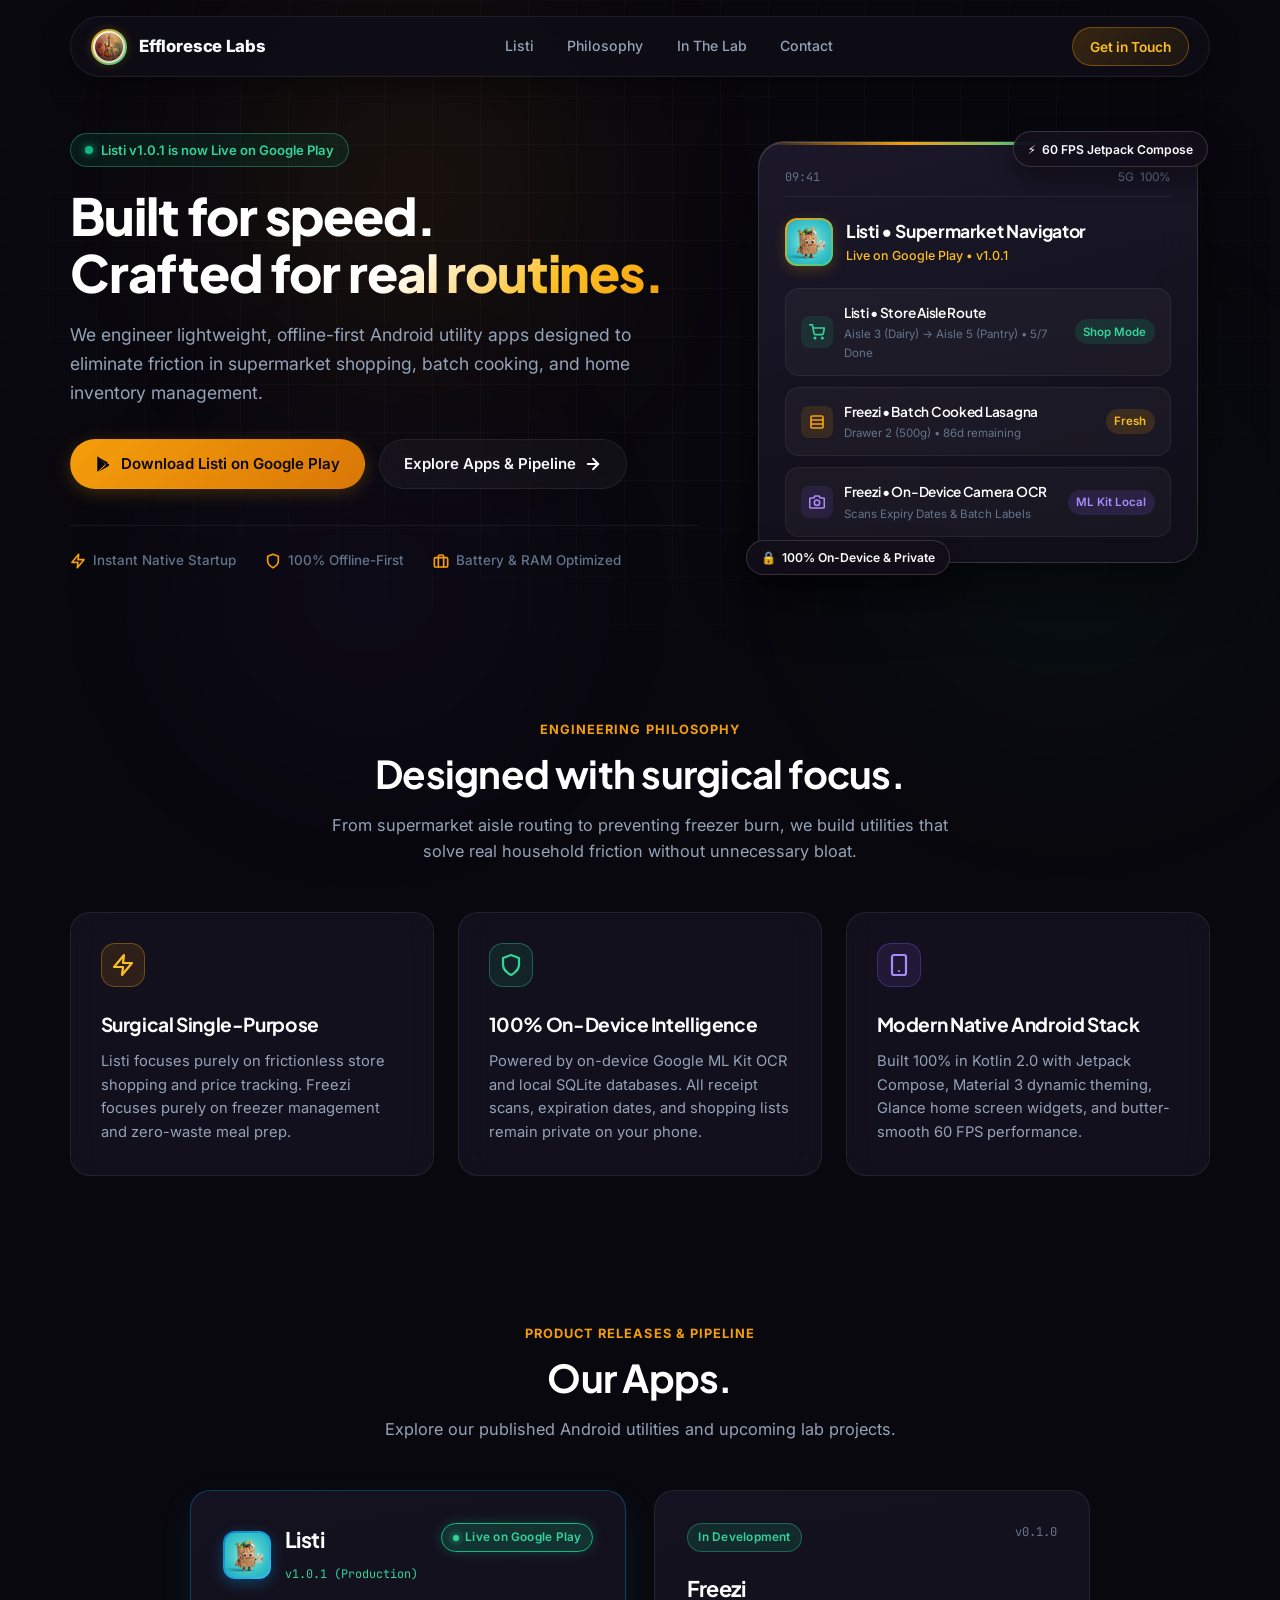
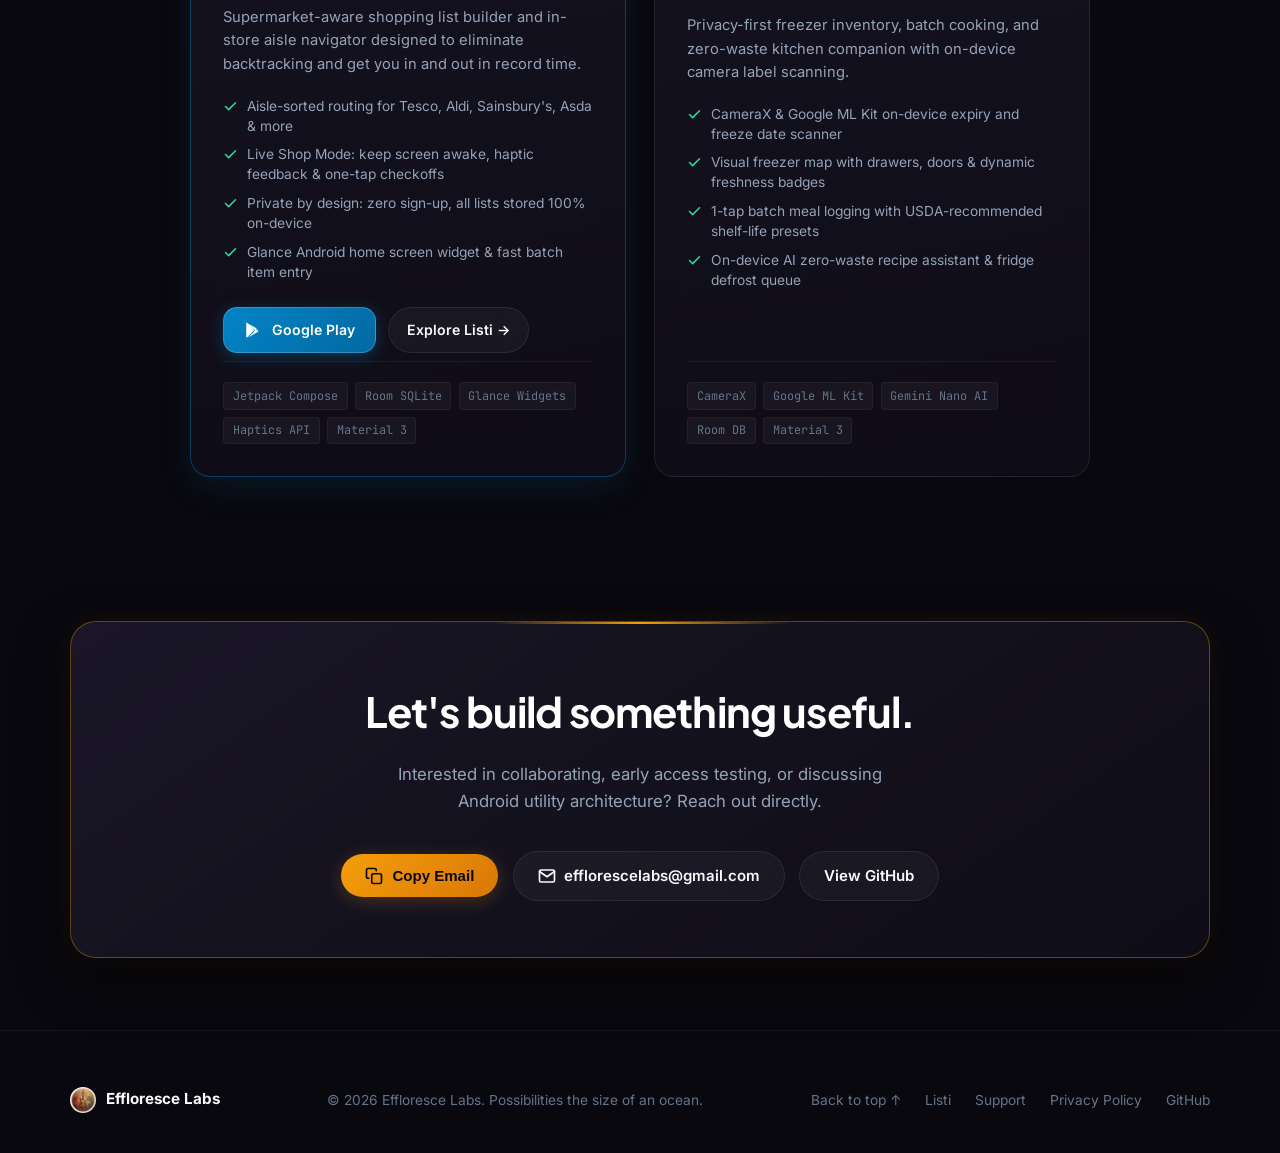
==== commit 81f5db89: "feat(seo): add sitemap.xml, robots.txt, 404 page, and Listi app, support, and privacy pages" ====
--- a/index.html
+++ b/index.html
@@ -35,6 +35,7 @@
           <span>Effloresce Labs</span>
         </a>
         <nav class="nav-links" aria-label="Main navigation">
+          <a class="nav-link" href="listi/">Listi</a>
           <a class="nav-link" href="#philosophy">Philosophy</a>
           <a class="nav-link" href="#pipeline">In The Lab</a>
           <a class="nav-link" href="#contact">Contact</a>
@@ -266,12 +267,15 @@
                 </li>
               </ul>
 
-              <div class="pipeline-actions">
+              <div class="pipeline-actions" style="display: flex; gap: 0.75rem; flex-wrap: wrap;">
                 <a class="btn-play-store" href="https://play.google.com/store/apps/details?id=com.efflorescelabs.listi" target="_blank" rel="noopener noreferrer">
                   <svg width="18" height="18" viewBox="0 0 24 24" fill="currentColor" aria-hidden="true">
                     <path d="M3.609 1.814L13.793 12 3.61 22.186a2.37 2.37 0 0 1-.61-.955V2.77c.14-.367.35-.694.61-.956zm11.24 11.242l2.316 2.315-11.83 6.76 9.514-9.075zm2.983-1.706c.642.368 1.05 1.05 1.05 1.804s-.408 1.436-1.05 1.804l-2.023 1.156-2.525-2.525 2.525-2.525 2.023 1.156zM5.335 3.185l11.83 6.76-2.316 2.316L5.335 3.185z"/>
                   </svg>
-                  <span>Download on Google Play</span>
+                  <span>Google Play</span>
+                </a>
+                <a class="btn btn-secondary" href="listi/" style="padding: 0.65rem 1.15rem; font-size: 0.88rem;">
+                  <span>Explore Listi →</span>
                 </a>
               </div>
             </div>
@@ -370,6 +374,8 @@
       </p>
       <div class="footer-links">
         <a class="footer-link" href="#top">Back to top ↑</a>
+        <a class="footer-link" href="listi/">Listi</a>
+        <a class="footer-link" href="listi/support">Support</a>
         <a class="footer-link" href="privacy.html">Privacy Policy</a>
         <a class="footer-link" href="https://github.com/tonipepperoniuk/effloresce-labs" target="_blank" rel="noopener noreferrer">GitHub</a>
       </div>
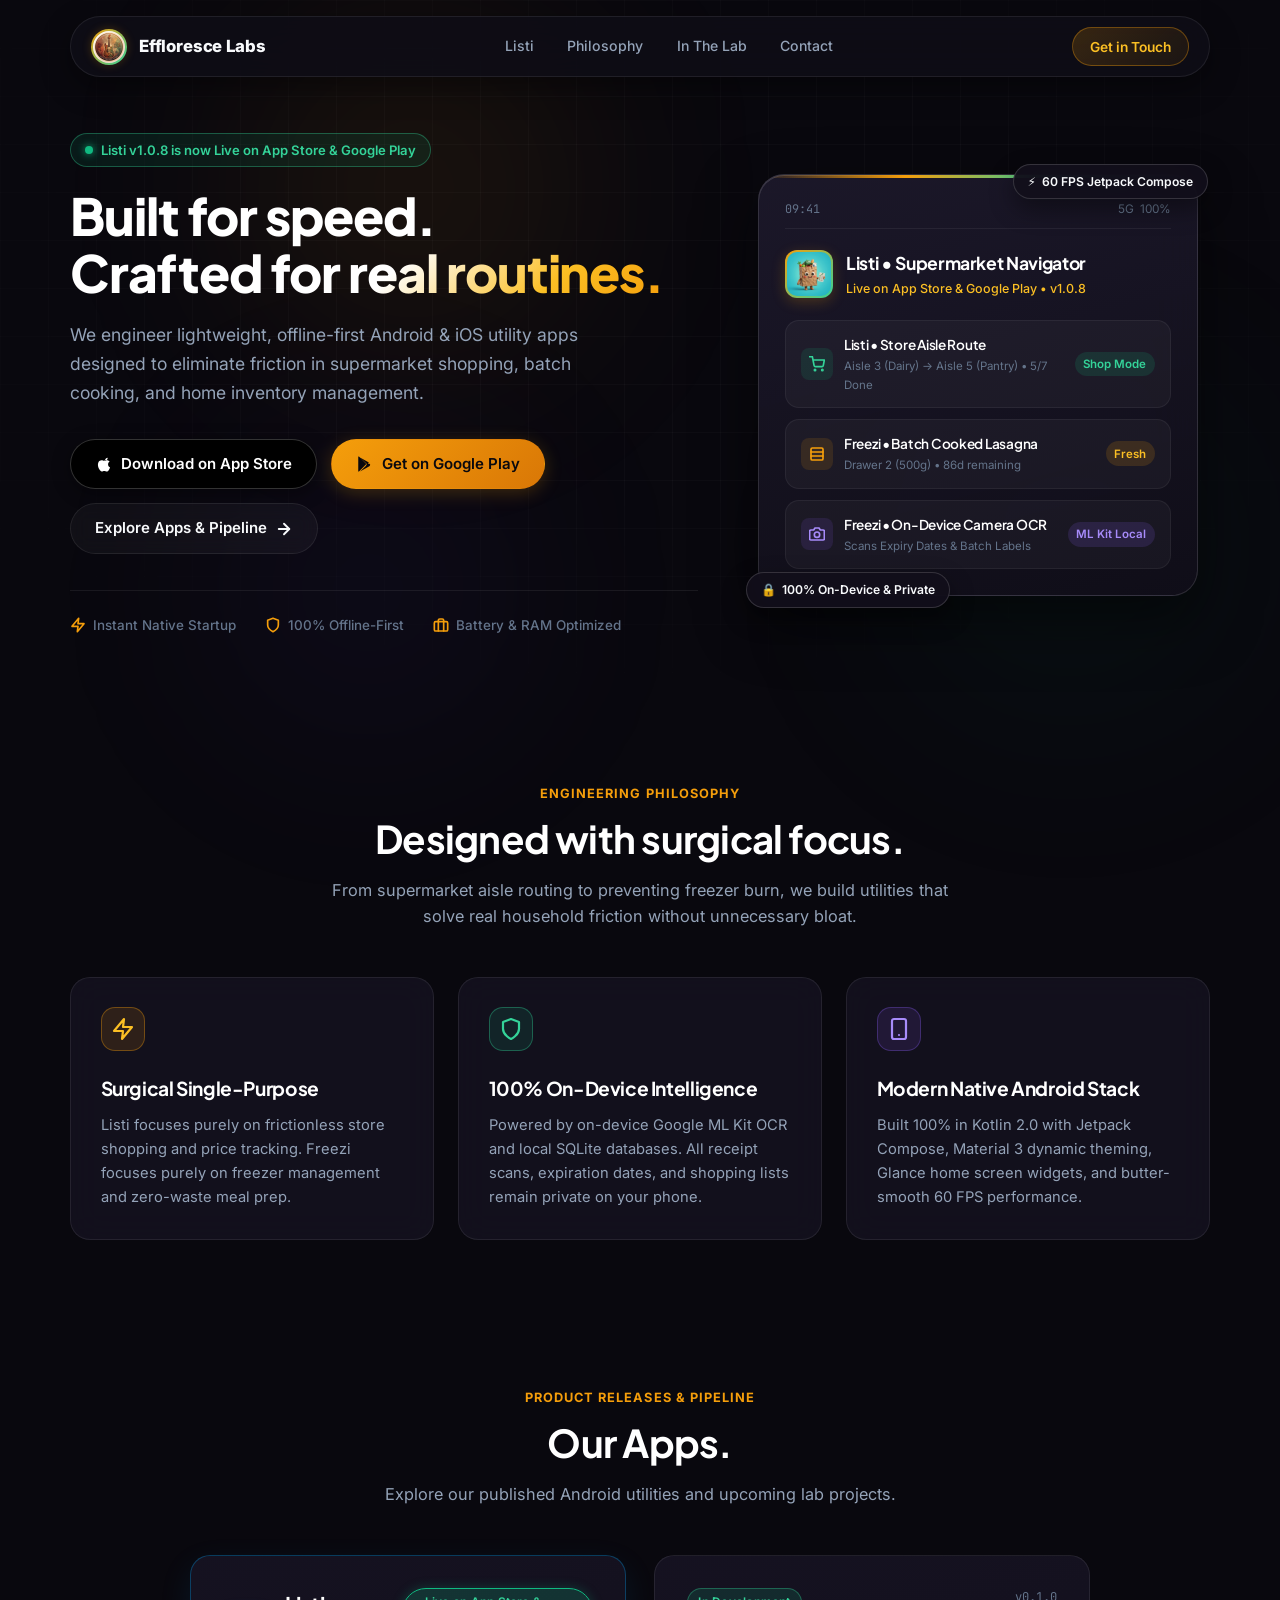
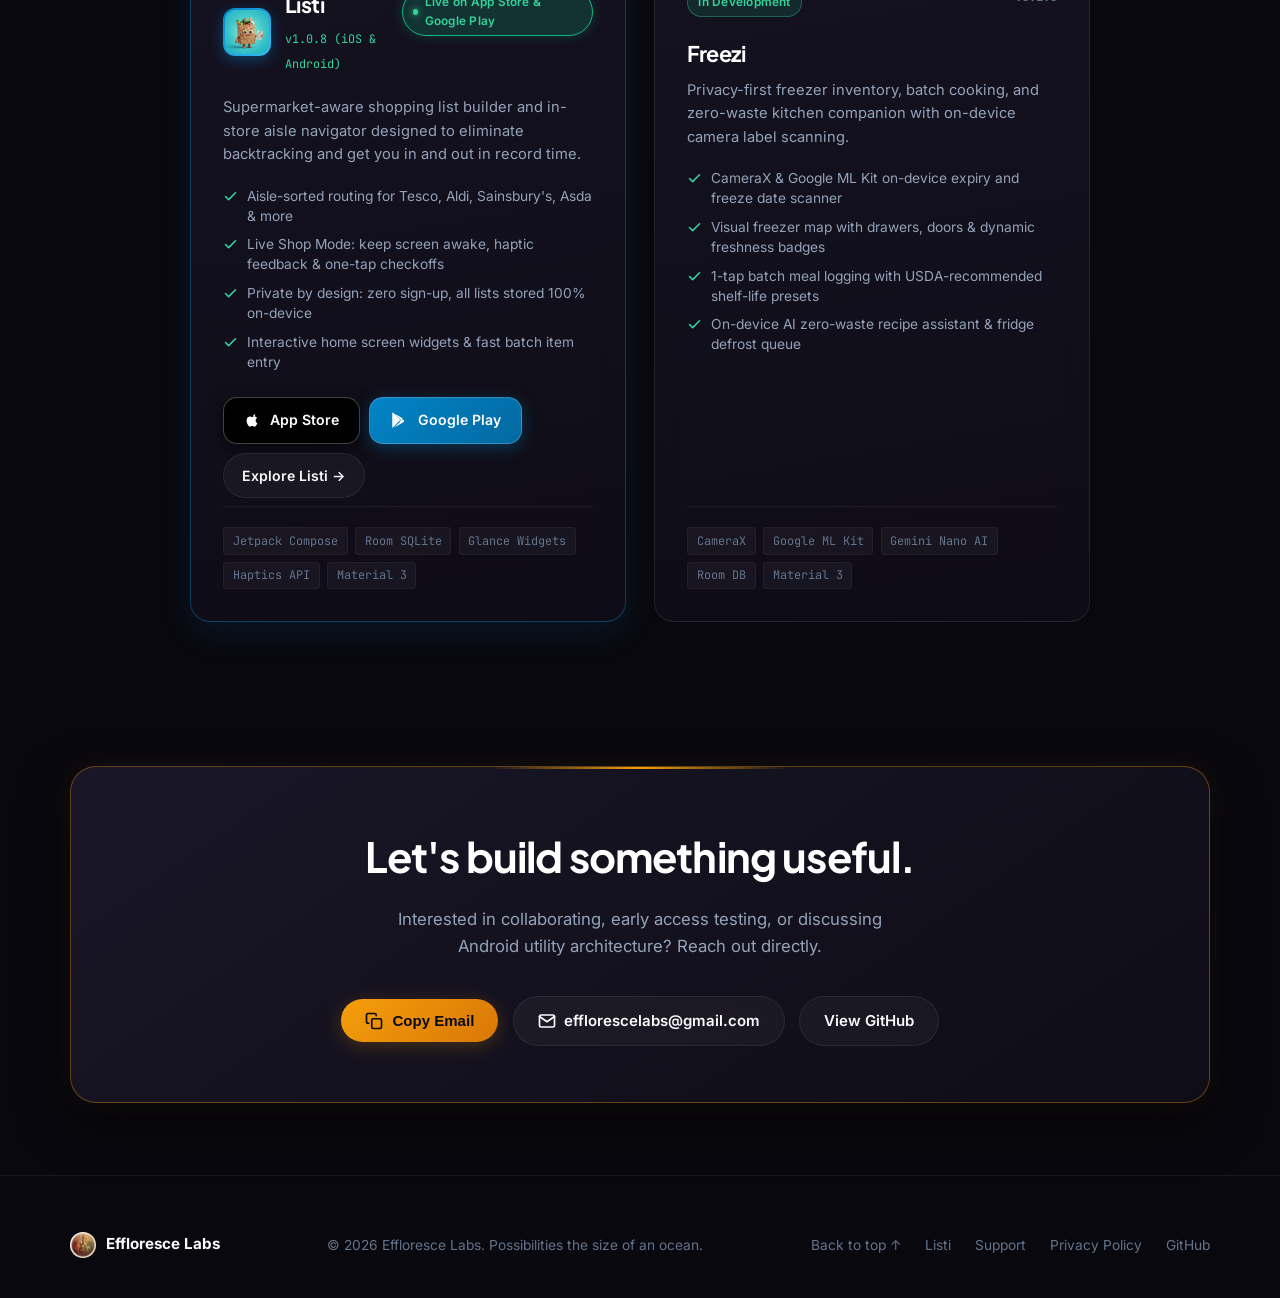
==== commit 76cfaa12: "feat(website): update Listi to v1.0.8 with Apple App Store live links and badges" ====
--- a/index.html
+++ b/index.html
@@ -52,7 +52,7 @@
         <div>
           <div class="status-badge">
             <span class="pulse-dot"></span>
-            <span>Listi v1.0.1 is now Live on Google Play</span>
+            <span>Listi v1.0.8 is now Live on App Store & Google Play</span>
           </div>
           
           <h1 class="hero-title">
@@ -61,13 +61,17 @@
           </h1>
           
           <p class="hero-lead">
-            We engineer lightweight, offline-first Android utility apps designed to eliminate friction in supermarket shopping, batch cooking, and home inventory management.
+            We engineer lightweight, offline-first Android & iOS utility apps designed to eliminate friction in supermarket shopping, batch cooking, and home inventory management.
           </p>
           
           <div class="cta-row">
+            <a class="btn btn-apple" href="https://apps.apple.com/app/id6828776625" target="_blank" rel="noopener noreferrer">
+              <svg width="18" height="18" viewBox="0 0 24 24" fill="currentColor" aria-hidden="true"><path d="M18.71 19.5c-.83 1.24-1.71 2.45-3.05 2.47-1.34.03-1.77-.79-3.29-.79-1.53 0-2 .77-3.27.82-1.31.05-2.3-1.32-3.14-2.53C4.25 17 2.94 12.45 4.7 9.39c.87-1.52 2.43-2.48 4.12-2.51 1.28-.02 2.5.87 3.29.87.78 0 2.26-1.07 3.81-.91.65.03 2.47.26 3.64 1.98-.09.06-2.17 1.28-2.15 3.81.03 3.02 2.65 4.03 2.68 4.04-.03.07-.42 1.44-1.38 2.83M15.97 6.37c.62-.75 1.04-1.8 0.92-2.85-.9.04-2 .6-2.65 1.35-.58.66-1.09 1.73-.95 2.76 1 .08 2.06-.51 2.68-1.26z"/></svg>
+              <span>Download on App Store</span>
+            </a>
             <a class="btn btn-primary" href="https://play.google.com/store/apps/details?id=com.efflorescelabs.listi" target="_blank" rel="noopener noreferrer">
               <svg width="18" height="18" viewBox="0 0 24 24" fill="currentColor" aria-hidden="true"><path d="M3.609 1.814L13.793 12 3.61 22.186a2.37 2.37 0 0 1-.61-.955V2.77c.14-.367.35-.694.61-.956zm11.24 11.242l2.316 2.315-11.83 6.76 9.514-9.075zm2.983-1.706c.642.368 1.05 1.05 1.05 1.804s-.408 1.436-1.05 1.804l-2.023 1.156-2.525-2.525 2.525-2.525 2.023 1.156zM5.335 3.185l11.83 6.76-2.316 2.316L5.335 3.185z"/></svg>
-              <span>Download Listi on Google Play</span>
+              <span>Get on Google Play</span>
             </a>
             <a class="btn btn-secondary" href="#pipeline">
               <span>Explore Apps & Pipeline</span>
@@ -115,7 +119,7 @@
               </div>
               <div class="app-meta">
                 <h3>Listi • Supermarket Navigator</h3>
-                <p>Live on Google Play • v1.0.1</p>
+                <p>Live on App Store & Google Play • v1.0.8</p>
               </div>
             </div>
 
@@ -237,12 +241,12 @@
                   </div>
                   <div>
                     <h3 class="pipeline-title" style="margin-bottom: 0.15rem;">Listi</h3>
-                    <span class="font-mono" style="font-size: 0.74rem; color: var(--emerald-light);">v1.0.1 (Production)</span>
+                    <span class="font-mono" style="font-size: 0.74rem; color: var(--emerald-light);">v1.0.8 (iOS & Android)</span>
                   </div>
                 </div>
                 <span class="stage-pill stage-live">
                   <span class="stage-live-dot"></span>
-                  Live on Google Play
+                  Live on App Store & Google Play
                 </span>
               </div>
               <p class="pipeline-desc">
@@ -263,11 +267,15 @@
                 </li>
                 <li class="pipeline-feature-item">
                   <svg width="15" height="15" viewBox="0 0 24 24" fill="none" stroke="currentColor" stroke-width="2.5" stroke-linecap="round" stroke-linejoin="round"><polyline points="20 6 9 17 4 12"></polyline></svg>
-                  <span>Glance Android home screen widget & fast batch item entry</span>
+                  <span>Interactive home screen widgets & fast batch item entry</span>
                 </li>
               </ul>
 
-              <div class="pipeline-actions" style="display: flex; gap: 0.75rem; flex-wrap: wrap;">
+              <div class="pipeline-actions" style="display: flex; gap: 0.6rem; flex-wrap: wrap;">
+                <a class="btn-app-store" href="https://apps.apple.com/app/id6828776625" target="_blank" rel="noopener noreferrer">
+                  <svg width="16" height="16" viewBox="0 0 24 24" fill="currentColor" aria-hidden="true"><path d="M18.71 19.5c-.83 1.24-1.71 2.45-3.05 2.47-1.34.03-1.77-.79-3.29-.79-1.53 0-2 .77-3.27.82-1.31.05-2.3-1.32-3.14-2.53C4.25 17 2.94 12.45 4.7 9.39c.87-1.52 2.43-2.48 4.12-2.51 1.28-.02 2.5.87 3.29.87.78 0 2.26-1.07 3.81-.91.65.03 2.47.26 3.64 1.98-.09.06-2.17 1.28-2.15 3.81.03 3.02 2.65 4.03 2.68 4.04-.03.07-.42 1.44-1.38 2.83M15.97 6.37c.62-.75 1.04-1.8 0.92-2.85-.9.04-2 .6-2.65 1.35-.58.66-1.09 1.73-.95 2.76 1 .08 2.06-.51 2.68-1.26z"/></svg>
+                  <span>App Store</span>
+                </a>
                 <a class="btn-play-store" href="https://play.google.com/store/apps/details?id=com.efflorescelabs.listi" target="_blank" rel="noopener noreferrer">
                   <svg width="18" height="18" viewBox="0 0 24 24" fill="currentColor" aria-hidden="true">
                     <path d="M3.609 1.814L13.793 12 3.61 22.186a2.37 2.37 0 0 1-.61-.955V2.77c.14-.367.35-.694.61-.956zm11.24 11.242l2.316 2.315-11.83 6.76 9.514-9.075zm2.983-1.706c.642.368 1.05 1.05 1.05 1.804s-.408 1.436-1.05 1.804l-2.023 1.156-2.525-2.525 2.525-2.525 2.023 1.156zM5.335 3.185l11.83 6.76-2.316 2.316L5.335 3.185z"/>
--- a/styles.css
+++ b/styles.css
@@ -807,6 +807,48 @@
 
 .btn-play-store svg {
   flex-shrink: 0;
+}
+
+.btn-app-store {
+  display: inline-flex;
+  align-items: center;
+  justify-content: center;
+  gap: 0.6rem;
+  background: #000000;
+  color: #ffffff;
+  padding: 0.7rem 1.25rem;
+  border-radius: var(--radius-md);
+  font-size: 0.88rem;
+  font-weight: 600;
+  text-decoration: none;
+  border: 1px solid rgba(255, 255, 255, 0.25);
+  box-shadow: 0 4px 16px rgba(0, 0, 0, 0.5);
+  transition: var(--transition);
+}
+
+.btn-app-store:hover {
+  transform: translateY(-2px);
+  box-shadow: 0 6px 24px rgba(255, 255, 255, 0.15);
+  color: #ffffff;
+  border-color: rgba(255, 255, 255, 0.4);
+}
+
+.btn-app-store svg {
+  flex-shrink: 0;
+}
+
+.btn-apple {
+  background: #000000;
+  color: #ffffff;
+  border: 1px solid rgba(255, 255, 255, 0.2);
+  box-shadow: 0 4px 18px rgba(0, 0, 0, 0.4);
+}
+
+.btn-apple:hover {
+  transform: translateY(-2px);
+  border-color: rgba(255, 255, 255, 0.4);
+  box-shadow: 0 6px 24px rgba(255, 255, 255, 0.15);
+  color: #ffffff;
 }
 
 .pipeline-title {
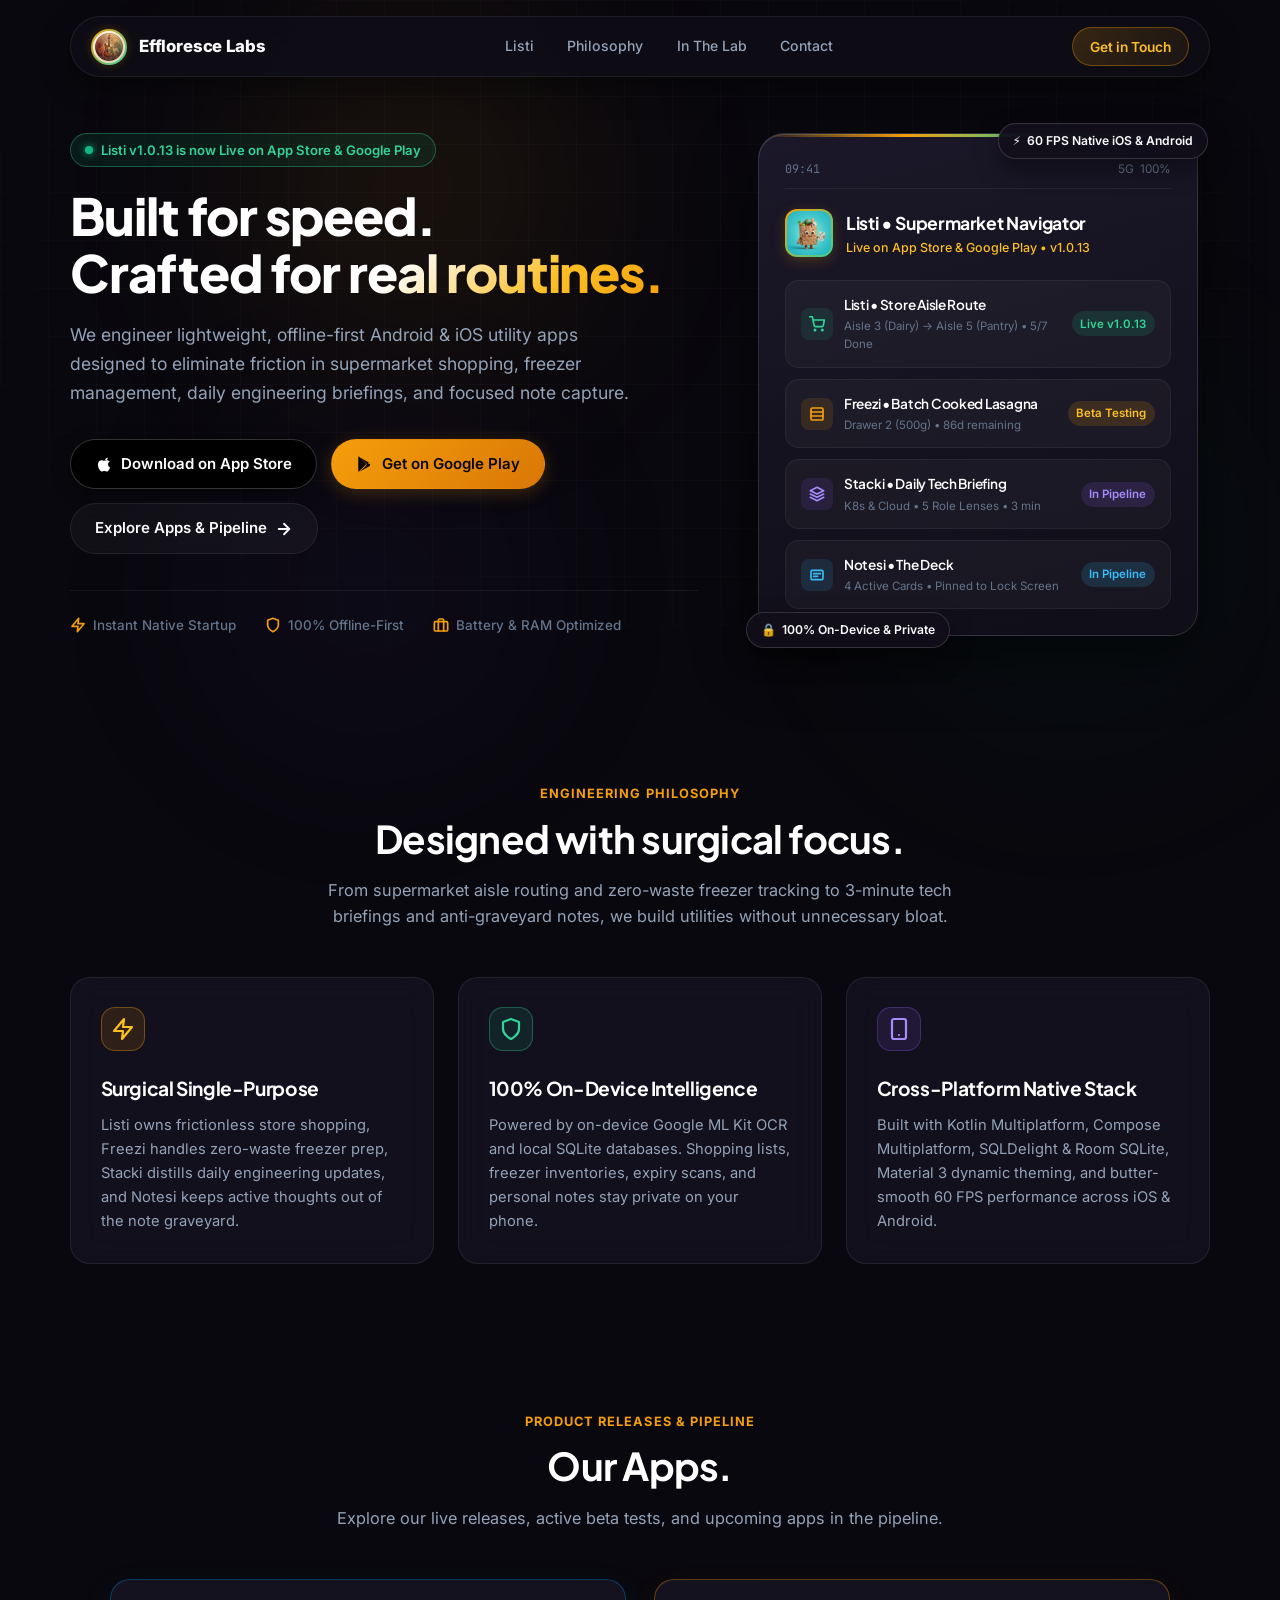
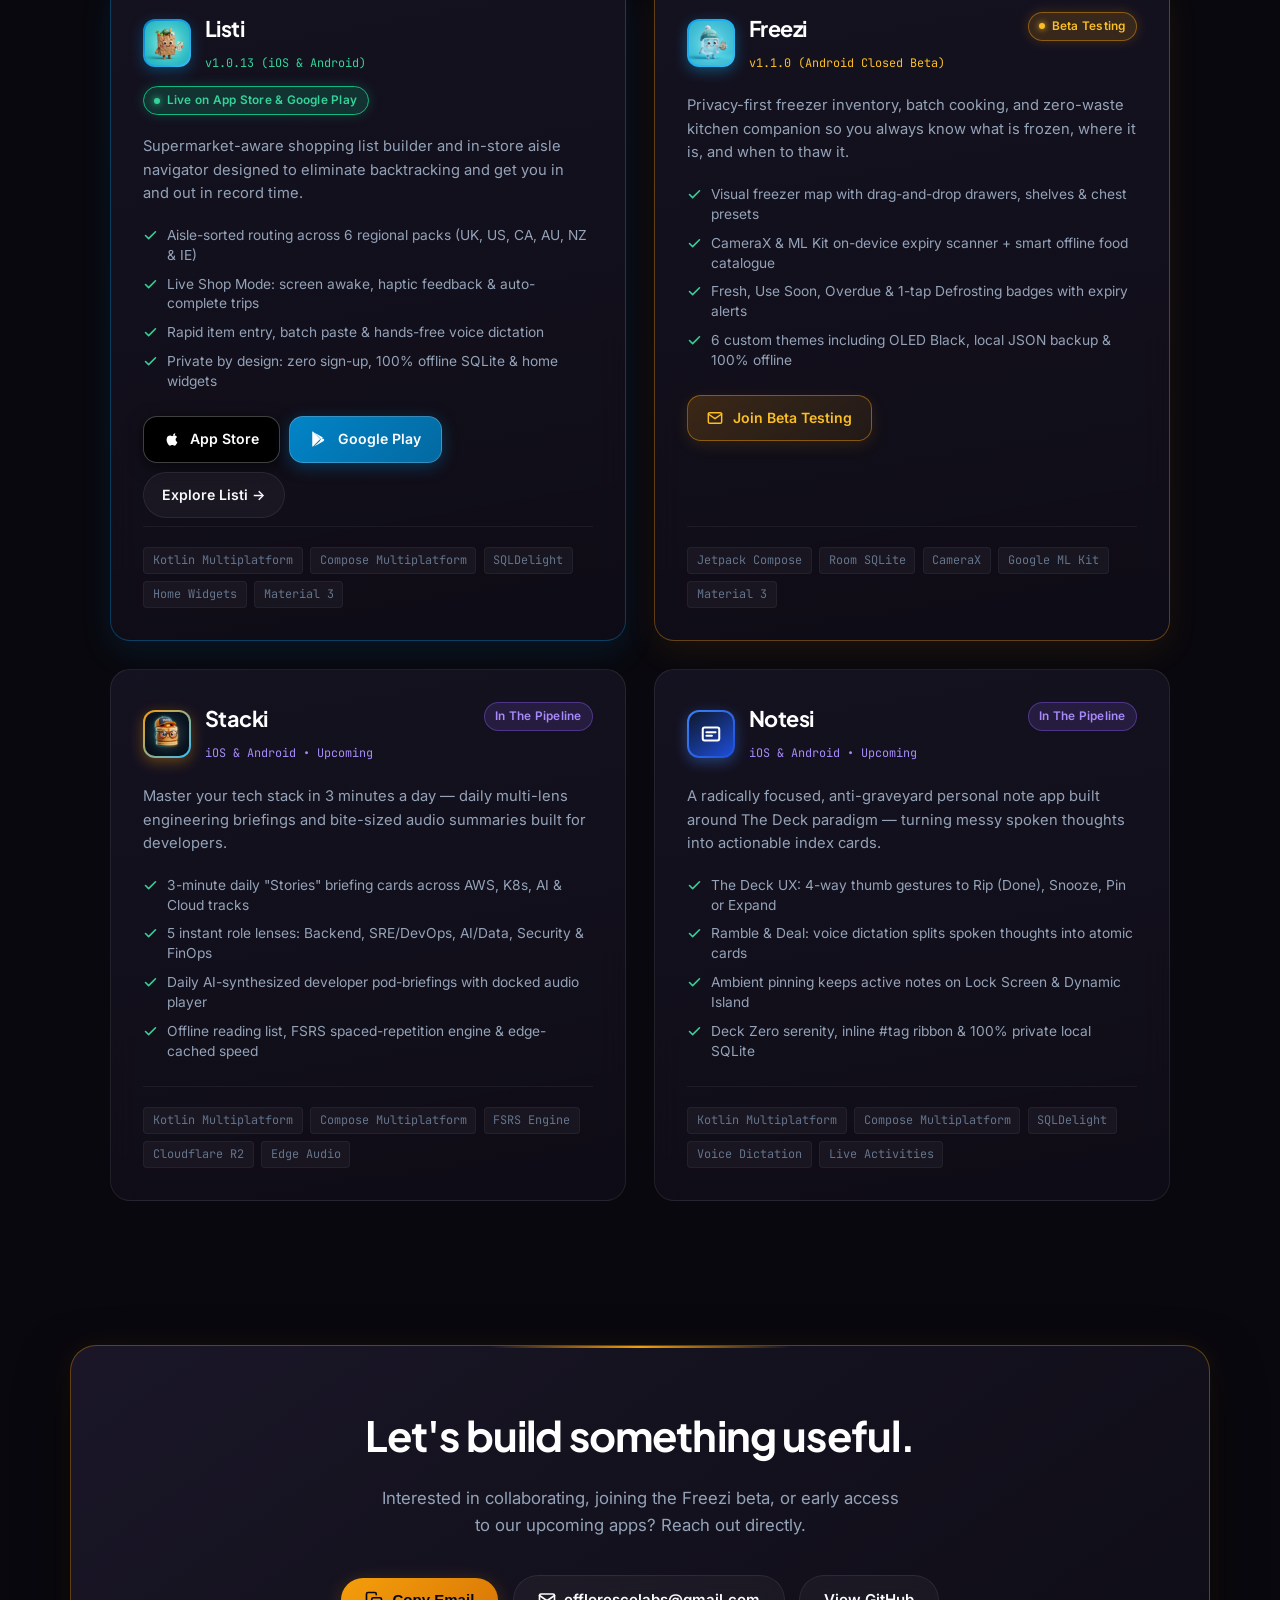
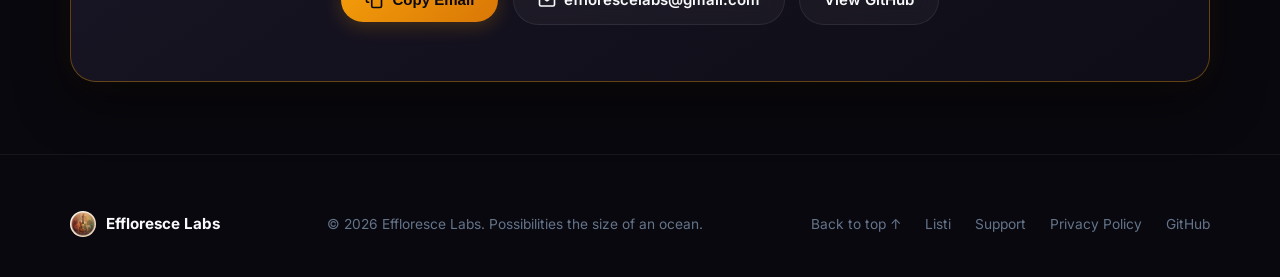
==== commit 0f2e4972: "feat(website): update Listi to v1.0.13, Freezi to beta testing, and add Stacki & Notesi pipeline car" ====
--- a/index.html
+++ b/index.html
@@ -3,16 +3,16 @@
 <head>
   <meta charset="UTF-8" />
   <meta name="viewport" content="width=device-width, initial-scale=1.0" />
-  <meta name="description" content="Effloresce Labs is an independent Android studio creating focused, offline-first utility apps designed to eliminate friction in shopping, kitchen routines, and everyday chores." />
+  <meta name="description" content="Effloresce Labs is an independent studio creating focused, offline-first iOS and Android utility apps designed to eliminate friction in shopping, freezer routines, daily tech briefings, and everyday focus." />
   <meta name="theme-color" content="#09080e" />
-  <title>Effloresce Labs | Native Android Utility Apps</title>
+  <title>Effloresce Labs | Native iOS & Android Utility Apps</title>
   
   <!-- Modern Typography: Plus Jakarta Sans, Inter, JetBrains Mono -->
   <link rel="preconnect" href="https://fonts.googleapis.com" />
   <link rel="preconnect" href="https://fonts.gstatic.com" crossorigin />
   <link href="https://fonts.googleapis.com/css2?family=Inter:wght@400;500;600;700&family=JetBrains+Mono:wght@500;600&family=Plus+Jakarta+Sans:wght@600;700;800&display=swap" rel="stylesheet" />
   
-  <link rel="stylesheet" href="styles.css?v=20261026a" />
+  <link rel="stylesheet" href="styles.css?v=20261124a" />
   <link rel="icon" type="image/png" href="assets/icon.png" />
 </head>
 <body>
@@ -52,7 +52,7 @@
         <div>
           <div class="status-badge">
             <span class="pulse-dot"></span>
-            <span>Listi v1.0.8 is now Live on App Store & Google Play</span>
+            <span>Listi v1.0.13 is now Live on App Store & Google Play</span>
           </div>
           
           <h1 class="hero-title">
@@ -61,7 +61,7 @@
           </h1>
           
           <p class="hero-lead">
-            We engineer lightweight, offline-first Android & iOS utility apps designed to eliminate friction in supermarket shopping, batch cooking, and home inventory management.
+            We engineer lightweight, offline-first Android & iOS utility apps designed to eliminate friction in supermarket shopping, freezer management, daily engineering briefings, and focused note capture.
           </p>
           
           <div class="cta-row">
@@ -99,11 +99,11 @@
         <div class="showcase-container">
           <div class="floating-badge badge-top-right">
             <span aria-hidden="true">⚡</span>
-            <span>60 FPS Jetpack Compose</span>
+            <span>60 FPS Native iOS & Android</span>
           </div>
 
           <div class="showcase-card">
-            <!-- Simulated Android Status Bar -->
+            <!-- Simulated Mobile Status Bar -->
             <div class="device-header">
               <span class="font-mono">09:41</span>
               <div style="display: flex; gap: 6px; align-items: center;">
@@ -119,7 +119,7 @@
               </div>
               <div class="app-meta">
                 <h3>Listi • Supermarket Navigator</h3>
-                <p>Live on App Store & Google Play • v1.0.8</p>
+                <p>Live on App Store & Google Play • v1.0.13</p>
               </div>
             </div>
 
@@ -135,7 +135,7 @@
                     <span>Aisle 3 (Dairy) → Aisle 5 (Pantry) • 5/7 Done</span>
                   </div>
                 </div>
-                <span class="widget-status status-active">Shop Mode</span>
+                <span class="widget-status status-active">Live v1.0.13</span>
               </div>
 
               <div class="widget-item">
@@ -148,20 +148,33 @@
                     <span>Drawer 2 (500g) • 86d remaining</span>
                   </div>
                 </div>
-                <span class="widget-status status-due">Fresh</span>
+                <span class="widget-status status-due">Beta Testing</span>
               </div>
 
               <div class="widget-item">
                 <div class="widget-left">
                   <div class="widget-icon purple">
-                    <svg width="16" height="16" viewBox="0 0 24 24" fill="none" stroke="currentColor" stroke-width="2.5" stroke-linecap="round" stroke-linejoin="round"><path d="M23 19a2 2 0 0 1-2 2H3a2 2 0 0 1-2-2V8a2 2 0 0 1 2-2h4l2-3h6l2 3h4a2 2 0 0 1 2 2z"></path><circle cx="12" cy="13" r="4"></circle></svg>
+                    <svg width="16" height="16" viewBox="0 0 24 24" fill="none" stroke="currentColor" stroke-width="2.5" stroke-linecap="round" stroke-linejoin="round"><polygon points="12 2 2 7 12 12 22 7 12 2"></polygon><polyline points="2 17 12 22 22 17"></polyline><polyline points="2 12 12 17 22 12"></polyline></svg>
                   </div>
                   <div class="widget-info">
-                    <h4>Freezi • On-Device Camera OCR</h4>
-                    <span>Scans Expiry Dates & Batch Labels</span>
-                  </div>
-                </div>
-                <span class="widget-status status-sync">ML Kit Local</span>
+                    <h4>Stacki • Daily Tech Briefing</h4>
+                    <span>K8s & Cloud • 5 Role Lenses • 3 min</span>
+                  </div>
+                </div>
+                <span class="widget-status status-sync">In Pipeline</span>
+              </div>
+
+              <div class="widget-item">
+                <div class="widget-left">
+                  <div class="widget-icon sky">
+                    <svg width="16" height="16" viewBox="0 0 24 24" fill="none" stroke="currentColor" stroke-width="2.5" stroke-linecap="round" stroke-linejoin="round"><rect x="3" y="5" width="18" height="14" rx="2" ry="2"></rect><line x1="7" y1="10" x2="17" y2="10"></line><line x1="7" y1="14" x2="13" y2="14"></line></svg>
+                  </div>
+                  <div class="widget-info">
+                    <h4>Notesi • The Deck</h4>
+                    <span>4 Active Cards • Pinned to Lock Screen</span>
+                  </div>
+                </div>
+                <span class="widget-status status-sky">In Pipeline</span>
               </div>
             </div>
           </div>
@@ -181,7 +194,7 @@
           <span class="section-eyebrow">Engineering Philosophy</span>
           <h2 class="section-title">Designed with surgical focus.</h2>
           <p class="section-desc">
-            From supermarket aisle routing to preventing freezer burn, we build utilities that solve real household friction without unnecessary bloat.
+            From supermarket aisle routing and zero-waste freezer tracking to 3-minute tech briefings and anti-graveyard notes, we build utilities without unnecessary bloat.
           </p>
         </div>
 
@@ -192,7 +205,7 @@
             </div>
             <h3>Surgical Single-Purpose</h3>
             <p>
-              Listi focuses purely on frictionless store shopping and price tracking. Freezi focuses purely on freezer management and zero-waste meal prep.
+              Listi owns frictionless store shopping, Freezi handles zero-waste freezer prep, Stacki distills daily engineering updates, and Notesi keeps active thoughts out of the note graveyard.
             </p>
           </article>
 
@@ -202,7 +215,7 @@
             </div>
             <h3>100% On-Device Intelligence</h3>
             <p>
-              Powered by on-device Google ML Kit OCR and local SQLite databases. All receipt scans, expiration dates, and shopping lists remain private on your phone.
+              Powered by on-device Google ML Kit OCR and local SQLite databases. Shopping lists, freezer inventories, expiry scans, and personal notes stay private on your phone.
             </p>
           </article>
 
@@ -210,9 +223,9 @@
             <div class="card-icon purple">
               <svg width="24" height="24" viewBox="0 0 24 24" fill="none" stroke="currentColor" stroke-width="2.2" stroke-linecap="round" stroke-linejoin="round"><rect x="5" y="2" width="14" height="20" rx="2" ry="2"></rect><line x1="12" y1="18" x2="12.01" y2="18"></line></svg>
             </div>
-            <h3>Modern Native Android Stack</h3>
+            <h3>Cross-Platform Native Stack</h3>
             <p>
-              Built 100% in Kotlin 2.0 with Jetpack Compose, Material 3 dynamic theming, Glance home screen widgets, and butter-smooth 60 FPS performance.
+              Built with Kotlin Multiplatform, Compose Multiplatform, SQLDelight &amp; Room SQLite, Material 3 dynamic theming, and butter-smooth 60 FPS performance across iOS &amp; Android.
             </p>
           </article>
         </div>
@@ -223,10 +236,10 @@
     <section id="pipeline" class="section">
       <div class="container">
         <div class="section-header">
-          <span class="section-eyebrow">Product Releases & Pipeline</span>
+          <span class="section-eyebrow">Product Releases &amp; Pipeline</span>
           <h2 class="section-title">Our Apps.</h2>
           <p class="section-desc">
-            Explore our published Android utilities and upcoming lab projects.
+            Explore our live releases, active beta tests, and upcoming apps in the pipeline.
           </p>
         </div>
 
@@ -241,12 +254,12 @@
                   </div>
                   <div>
                     <h3 class="pipeline-title" style="margin-bottom: 0.15rem;">Listi</h3>
-                    <span class="font-mono" style="font-size: 0.74rem; color: var(--emerald-light);">v1.0.8 (iOS & Android)</span>
+                    <span class="font-mono" style="font-size: 0.74rem; color: var(--emerald-light);">v1.0.13 (iOS &amp; Android)</span>
                   </div>
                 </div>
                 <span class="stage-pill stage-live">
                   <span class="stage-live-dot"></span>
-                  Live on App Store & Google Play
+                  Live on App Store &amp; Google Play
                 </span>
               </div>
               <p class="pipeline-desc">
@@ -255,19 +268,19 @@
               <ul class="pipeline-features">
                 <li class="pipeline-feature-item">
                   <svg width="15" height="15" viewBox="0 0 24 24" fill="none" stroke="currentColor" stroke-width="2.5" stroke-linecap="round" stroke-linejoin="round"><polyline points="20 6 9 17 4 12"></polyline></svg>
-                  <span>Aisle-sorted routing for Tesco, Aldi, Sainsbury's, Asda & more</span>
-                </li>
-                <li class="pipeline-feature-item">
-                  <svg width="15" height="15" viewBox="0 0 24 24" fill="none" stroke="currentColor" stroke-width="2.5" stroke-linecap="round" stroke-linejoin="round"><polyline points="20 6 9 17 4 12"></polyline></svg>
-                  <span>Live Shop Mode: keep screen awake, haptic feedback & one-tap checkoffs</span>
-                </li>
-                <li class="pipeline-feature-item">
-                  <svg width="15" height="15" viewBox="0 0 24 24" fill="none" stroke="currentColor" stroke-width="2.5" stroke-linecap="round" stroke-linejoin="round"><polyline points="20 6 9 17 4 12"></polyline></svg>
-                  <span>Private by design: zero sign-up, all lists stored 100% on-device</span>
-                </li>
-                <li class="pipeline-feature-item">
-                  <svg width="15" height="15" viewBox="0 0 24 24" fill="none" stroke="currentColor" stroke-width="2.5" stroke-linecap="round" stroke-linejoin="round"><polyline points="20 6 9 17 4 12"></polyline></svg>
-                  <span>Interactive home screen widgets & fast batch item entry</span>
+                  <span>Aisle-sorted routing across 6 regional packs (UK, US, CA, AU, NZ &amp; IE)</span>
+                </li>
+                <li class="pipeline-feature-item">
+                  <svg width="15" height="15" viewBox="0 0 24 24" fill="none" stroke="currentColor" stroke-width="2.5" stroke-linecap="round" stroke-linejoin="round"><polyline points="20 6 9 17 4 12"></polyline></svg>
+                  <span>Live Shop Mode: screen awake, haptic feedback &amp; auto-complete trips</span>
+                </li>
+                <li class="pipeline-feature-item">
+                  <svg width="15" height="15" viewBox="0 0 24 24" fill="none" stroke="currentColor" stroke-width="2.5" stroke-linecap="round" stroke-linejoin="round"><polyline points="20 6 9 17 4 12"></polyline></svg>
+                  <span>Rapid item entry, batch paste &amp; hands-free voice dictation</span>
+                </li>
+                <li class="pipeline-feature-item">
+                  <svg width="15" height="15" viewBox="0 0 24 24" fill="none" stroke="currentColor" stroke-width="2.5" stroke-linecap="round" stroke-linejoin="round"><polyline points="20 6 9 17 4 12"></polyline></svg>
+                  <span>Private by design: zero sign-up, 100% offline SQLite &amp; home widgets</span>
                 </li>
               </ul>
 
@@ -288,50 +301,161 @@
               </div>
             </div>
             <div class="tech-tags">
+              <span class="tech-tag">Kotlin Multiplatform</span>
+              <span class="tech-tag">Compose Multiplatform</span>
+              <span class="tech-tag">SQLDelight</span>
+              <span class="tech-tag">Home Widgets</span>
+              <span class="tech-tag">Material 3</span>
+            </div>
+          </div>
+
+          <!-- Freezi Card -->
+          <div class="pipeline-card pipeline-card-beta">
+            <div>
+              <div class="pipeline-header">
+                <div class="product-identity">
+                  <div class="app-icon-wrap" style="width: 44px; height: 44px; background: linear-gradient(135deg, #0ea5e9, #38bdf8); box-shadow: 0 4px 14px rgba(14, 165, 233, 0.4);">
+                    <img src="assets/freezi-icon.png" alt="Freezi App Icon" class="app-icon" width="44" height="44" loading="lazy" decoding="async" />
+                  </div>
+                  <div>
+                    <h3 class="pipeline-title" style="margin-bottom: 0.15rem;">Freezi</h3>
+                    <span class="font-mono" style="font-size: 0.74rem; color: var(--amber-light);">v1.1.0 (Android Closed Beta)</span>
+                  </div>
+                </div>
+                <span class="stage-pill stage-beta">
+                  <span class="stage-beta-dot"></span>
+                  Beta Testing
+                </span>
+              </div>
+              <p class="pipeline-desc">
+                Privacy-first freezer inventory, batch cooking, and zero-waste kitchen companion so you always know what is frozen, where it is, and when to thaw it.
+              </p>
+              <ul class="pipeline-features">
+                <li class="pipeline-feature-item">
+                  <svg width="15" height="15" viewBox="0 0 24 24" fill="none" stroke="currentColor" stroke-width="2.5" stroke-linecap="round" stroke-linejoin="round"><polyline points="20 6 9 17 4 12"></polyline></svg>
+                  <span>Visual freezer map with drag-and-drop drawers, shelves &amp; chest presets</span>
+                </li>
+                <li class="pipeline-feature-item">
+                  <svg width="15" height="15" viewBox="0 0 24 24" fill="none" stroke="currentColor" stroke-width="2.5" stroke-linecap="round" stroke-linejoin="round"><polyline points="20 6 9 17 4 12"></polyline></svg>
+                  <span>CameraX &amp; ML Kit on-device expiry scanner + smart offline food catalogue</span>
+                </li>
+                <li class="pipeline-feature-item">
+                  <svg width="15" height="15" viewBox="0 0 24 24" fill="none" stroke="currentColor" stroke-width="2.5" stroke-linecap="round" stroke-linejoin="round"><polyline points="20 6 9 17 4 12"></polyline></svg>
+                  <span>Fresh, Use Soon, Overdue &amp; 1-tap Defrosting badges with expiry alerts</span>
+                </li>
+                <li class="pipeline-feature-item">
+                  <svg width="15" height="15" viewBox="0 0 24 24" fill="none" stroke="currentColor" stroke-width="2.5" stroke-linecap="round" stroke-linejoin="round"><polyline points="20 6 9 17 4 12"></polyline></svg>
+                  <span>6 custom themes including OLED Black, local JSON backup &amp; 100% offline</span>
+                </li>
+              </ul>
+
+              <div class="pipeline-actions" style="display: flex; gap: 0.6rem; flex-wrap: wrap;">
+                <a class="btn-beta" href="mailto:efflorescelabs@gmail.com?subject=Freezi%20Beta%20Testing%20Access">
+                  <svg width="16" height="16" viewBox="0 0 24 24" fill="none" stroke="currentColor" stroke-width="2.2" stroke-linecap="round" stroke-linejoin="round" aria-hidden="true"><path d="M4 4h16c1.1 0 2 .9 2 2v12c0 1.1-.9 2-2 2H4c-1.1 0-2-.9-2-2V6c0-1.1.9-2 2-2z"></path><polyline points="22,6 12,13 2,6"></polyline></svg>
+                  <span>Join Beta Testing</span>
+                </a>
+              </div>
+            </div>
+            <div class="tech-tags">
               <span class="tech-tag">Jetpack Compose</span>
               <span class="tech-tag">Room SQLite</span>
-              <span class="tech-tag">Glance Widgets</span>
-              <span class="tech-tag">Haptics API</span>
+              <span class="tech-tag">CameraX</span>
+              <span class="tech-tag">Google ML Kit</span>
               <span class="tech-tag">Material 3</span>
             </div>
           </div>
 
-          <!-- Freezi Card -->
+          <!-- Stacki Card -->
           <div class="pipeline-card">
             <div>
               <div class="pipeline-header">
-                <span class="stage-pill stage-dev">In Development</span>
-                <span class="font-mono" style="font-size: 0.76rem; color: var(--text-dim);">v0.1.0</span>
-              </div>
-              <h3 class="pipeline-title">Freezi</h3>
+                <div class="product-identity">
+                  <div class="app-icon-wrap" style="width: 44px; height: 44px; background: linear-gradient(135deg, #f59e0b, #38bdf8); box-shadow: 0 4px 14px rgba(245, 158, 11, 0.35);">
+                    <img src="assets/stacki-icon.png" alt="Stacki App Icon" class="app-icon" width="44" height="44" loading="lazy" decoding="async" />
+                  </div>
+                  <div>
+                    <h3 class="pipeline-title" style="margin-bottom: 0.15rem;">Stacki</h3>
+                    <span class="font-mono" style="font-size: 0.74rem; color: var(--purple-light);">iOS &amp; Android • Upcoming</span>
+                  </div>
+                </div>
+                <span class="stage-pill stage-pipeline">In The Pipeline</span>
+              </div>
               <p class="pipeline-desc">
-                Privacy-first freezer inventory, batch cooking, and zero-waste kitchen companion with on-device camera label scanning.
+                Master your tech stack in 3 minutes a day — daily multi-lens engineering briefings and bite-sized audio summaries built for developers.
               </p>
               <ul class="pipeline-features">
                 <li class="pipeline-feature-item">
                   <svg width="15" height="15" viewBox="0 0 24 24" fill="none" stroke="currentColor" stroke-width="2.5" stroke-linecap="round" stroke-linejoin="round"><polyline points="20 6 9 17 4 12"></polyline></svg>
-                  <span>CameraX & Google ML Kit on-device expiry and freeze date scanner</span>
-                </li>
-                <li class="pipeline-feature-item">
-                  <svg width="15" height="15" viewBox="0 0 24 24" fill="none" stroke="currentColor" stroke-width="2.5" stroke-linecap="round" stroke-linejoin="round"><polyline points="20 6 9 17 4 12"></polyline></svg>
-                  <span>Visual freezer map with drawers, doors & dynamic freshness badges</span>
-                </li>
-                <li class="pipeline-feature-item">
-                  <svg width="15" height="15" viewBox="0 0 24 24" fill="none" stroke="currentColor" stroke-width="2.5" stroke-linecap="round" stroke-linejoin="round"><polyline points="20 6 9 17 4 12"></polyline></svg>
-                  <span>1-tap batch meal logging with USDA-recommended shelf-life presets</span>
-                </li>
-                <li class="pipeline-feature-item">
-                  <svg width="15" height="15" viewBox="0 0 24 24" fill="none" stroke="currentColor" stroke-width="2.5" stroke-linecap="round" stroke-linejoin="round"><polyline points="20 6 9 17 4 12"></polyline></svg>
-                  <span>On-device AI zero-waste recipe assistant & fridge defrost queue</span>
+                  <span>3-minute daily "Stories" briefing cards across AWS, K8s, AI &amp; Cloud tracks</span>
+                </li>
+                <li class="pipeline-feature-item">
+                  <svg width="15" height="15" viewBox="0 0 24 24" fill="none" stroke="currentColor" stroke-width="2.5" stroke-linecap="round" stroke-linejoin="round"><polyline points="20 6 9 17 4 12"></polyline></svg>
+                  <span>5 instant role lenses: Backend, SRE/DevOps, AI/Data, Security &amp; FinOps</span>
+                </li>
+                <li class="pipeline-feature-item">
+                  <svg width="15" height="15" viewBox="0 0 24 24" fill="none" stroke="currentColor" stroke-width="2.5" stroke-linecap="round" stroke-linejoin="round"><polyline points="20 6 9 17 4 12"></polyline></svg>
+                  <span>Daily AI-synthesized developer pod-briefings with docked audio player</span>
+                </li>
+                <li class="pipeline-feature-item">
+                  <svg width="15" height="15" viewBox="0 0 24 24" fill="none" stroke="currentColor" stroke-width="2.5" stroke-linecap="round" stroke-linejoin="round"><polyline points="20 6 9 17 4 12"></polyline></svg>
+                  <span>Offline reading list, FSRS spaced-repetition engine &amp; edge-cached speed</span>
                 </li>
               </ul>
             </div>
             <div class="tech-tags">
-              <span class="tech-tag">CameraX</span>
-              <span class="tech-tag">Google ML Kit</span>
-              <span class="tech-tag">Gemini Nano AI</span>
-              <span class="tech-tag">Room DB</span>
-              <span class="tech-tag">Material 3</span>
+              <span class="tech-tag">Kotlin Multiplatform</span>
+              <span class="tech-tag">Compose Multiplatform</span>
+              <span class="tech-tag">FSRS Engine</span>
+              <span class="tech-tag">Cloudflare R2</span>
+              <span class="tech-tag">Edge Audio</span>
+            </div>
+          </div>
+
+          <!-- Notesi Card -->
+          <div class="pipeline-card">
+            <div>
+              <div class="pipeline-header">
+                <div class="product-identity">
+                  <div class="app-icon-wrap" style="width: 44px; height: 44px; background: linear-gradient(135deg, #3b82f6, #1d4ed8); box-shadow: 0 4px 14px rgba(59, 130, 246, 0.4);">
+                    <div class="app-icon-svg" aria-hidden="true">
+                      <svg width="22" height="22" viewBox="0 0 24 24" fill="none" stroke="currentColor" stroke-width="2.2" stroke-linecap="round" stroke-linejoin="round"><rect x="3" y="5" width="18" height="14" rx="2" ry="2"></rect><line x1="7" y1="10" x2="17" y2="10"></line><line x1="7" y1="14" x2="13" y2="14"></line></svg>
+                    </div>
+                  </div>
+                  <div>
+                    <h3 class="pipeline-title" style="margin-bottom: 0.15rem;">Notesi</h3>
+                    <span class="font-mono" style="font-size: 0.74rem; color: var(--purple-light);">iOS &amp; Android • Upcoming</span>
+                  </div>
+                </div>
+                <span class="stage-pill stage-pipeline">In The Pipeline</span>
+              </div>
+              <p class="pipeline-desc">
+                A radically focused, anti-graveyard personal note app built around The Deck paradigm — turning messy spoken thoughts into actionable index cards.
+              </p>
+              <ul class="pipeline-features">
+                <li class="pipeline-feature-item">
+                  <svg width="15" height="15" viewBox="0 0 24 24" fill="none" stroke="currentColor" stroke-width="2.5" stroke-linecap="round" stroke-linejoin="round"><polyline points="20 6 9 17 4 12"></polyline></svg>
+                  <span>The Deck UX: 4-way thumb gestures to Rip (Done), Snooze, Pin or Expand</span>
+                </li>
+                <li class="pipeline-feature-item">
+                  <svg width="15" height="15" viewBox="0 0 24 24" fill="none" stroke="currentColor" stroke-width="2.5" stroke-linecap="round" stroke-linejoin="round"><polyline points="20 6 9 17 4 12"></polyline></svg>
+                  <span>Ramble &amp; Deal: voice dictation splits spoken thoughts into atomic cards</span>
+                </li>
+                <li class="pipeline-feature-item">
+                  <svg width="15" height="15" viewBox="0 0 24 24" fill="none" stroke="currentColor" stroke-width="2.5" stroke-linecap="round" stroke-linejoin="round"><polyline points="20 6 9 17 4 12"></polyline></svg>
+                  <span>Ambient pinning keeps active notes on Lock Screen &amp; Dynamic Island</span>
+                </li>
+                <li class="pipeline-feature-item">
+                  <svg width="15" height="15" viewBox="0 0 24 24" fill="none" stroke="currentColor" stroke-width="2.5" stroke-linecap="round" stroke-linejoin="round"><polyline points="20 6 9 17 4 12"></polyline></svg>
+                  <span>Deck Zero serenity, inline #tag ribbon &amp; 100% private local SQLite</span>
+                </li>
+              </ul>
+            </div>
+            <div class="tech-tags">
+              <span class="tech-tag">Kotlin Multiplatform</span>
+              <span class="tech-tag">Compose Multiplatform</span>
+              <span class="tech-tag">SQLDelight</span>
+              <span class="tech-tag">Voice Dictation</span>
+              <span class="tech-tag">Live Activities</span>
             </div>
           </div>
         </div>
@@ -344,7 +468,7 @@
         <div class="contact-card">
           <h2 class="contact-title">Let's build something useful.</h2>
           <p class="contact-subtitle">
-            Interested in collaborating, early access testing, or discussing Android utility architecture? Reach out directly.
+            Interested in collaborating, joining the Freezi beta, or early access to our upcoming apps? Reach out directly.
           </p>
           <div class="contact-actions">
             <button id="copyEmailBtn" class="copy-btn" type="button" aria-label="Copy studio email address">
--- a/styles.css
+++ b/styles.css
@@ -442,6 +442,17 @@
   display: block;
 }
 
+.app-icon-svg {
+  width: 100%;
+  height: 100%;
+  border-radius: 10px;
+  background: linear-gradient(145deg, #0f172a, #1d4ed8);
+  display: flex;
+  align-items: center;
+  justify-content: center;
+  color: #ffffff;
+}
+
 .app-meta h3 {
   font-size: 1.1rem;
   margin-bottom: 0.1rem;
@@ -506,6 +517,11 @@
   color: var(--purple-light);
 }
 
+.widget-icon.sky {
+  background: rgba(56, 189, 248, 0.12);
+  color: #38bdf8;
+}
+
 .widget-info h4 {
   font-size: 0.85rem;
   font-weight: 600;
@@ -539,6 +555,11 @@
 .status-sync {
   background: rgba(139, 92, 246, 0.15);
   color: var(--purple-light);
+}
+
+.status-sky {
+  background: rgba(56, 189, 248, 0.15);
+  color: #38bdf8;
 }
 
 /* Floating Badges */
@@ -688,7 +709,7 @@
   display: grid;
   grid-template-columns: repeat(2, 1fr);
   gap: 1.75rem;
-  max-width: 900px;
+  max-width: 1060px;
   margin: 0 auto;
 }
 
@@ -722,6 +743,8 @@
   display: flex;
   justify-content: space-between;
   align-items: flex-start;
+  gap: 0.75rem;
+  flex-wrap: wrap;
   margin-bottom: 1.25rem;
 }
 
@@ -731,6 +754,8 @@
   border-radius: var(--radius-full);
   font-weight: 600;
   letter-spacing: 0.02em;
+  white-space: nowrap;
+  flex-shrink: 0;
 }
 
 .stage-dev {
@@ -763,6 +788,34 @@
   50% { opacity: 0.35; transform: scale(0.8); }
 }
 
+.stage-beta {
+  background: rgba(245, 158, 11, 0.16);
+  border: 1px solid rgba(245, 158, 11, 0.45);
+  color: var(--amber-light);
+  display: inline-flex;
+  align-items: center;
+  gap: 0.4rem;
+  box-shadow: 0 0 12px rgba(245, 158, 11, 0.2);
+}
+
+.stage-beta-dot {
+  width: 6px;
+  height: 6px;
+  border-radius: 50%;
+  background: var(--amber-light);
+  box-shadow: 0 0 6px var(--amber-light);
+  animation: pulse-green 2s infinite ease-in-out;
+}
+
+.stage-pipeline {
+  background: rgba(139, 92, 246, 0.15);
+  border: 1px solid rgba(139, 92, 246, 0.4);
+  color: var(--purple-light);
+  display: inline-flex;
+  align-items: center;
+  gap: 0.4rem;
+}
+
 .pipeline-card-highlight {
   border-color: rgba(2, 132, 199, 0.4);
   box-shadow: 0 12px 32px rgba(2, 132, 199, 0.12);
@@ -771,6 +824,16 @@
 .pipeline-card-highlight:hover {
   border-color: #0284c7;
   box-shadow: 0 16px 40px rgba(2, 132, 199, 0.25);
+}
+
+.pipeline-card-beta {
+  border-color: rgba(245, 158, 11, 0.35);
+  box-shadow: 0 12px 32px rgba(245, 158, 11, 0.08);
+}
+
+.pipeline-card-beta:hover {
+  border-color: rgba(245, 158, 11, 0.65);
+  box-shadow: 0 16px 40px rgba(245, 158, 11, 0.18);
 }
 
 .pipeline-actions {
@@ -849,6 +912,35 @@
   border-color: rgba(255, 255, 255, 0.4);
   box-shadow: 0 6px 24px rgba(255, 255, 255, 0.15);
   color: #ffffff;
+}
+
+.btn-beta {
+  display: inline-flex;
+  align-items: center;
+  justify-content: center;
+  gap: 0.6rem;
+  background: linear-gradient(135deg, rgba(245, 158, 11, 0.18), rgba(245, 158, 11, 0.08));
+  color: var(--amber-light);
+  padding: 0.68rem 1.2rem;
+  border-radius: var(--radius-md);
+  font-size: 0.88rem;
+  font-weight: 600;
+  text-decoration: none;
+  border: 1px solid rgba(245, 158, 11, 0.45);
+  box-shadow: 0 4px 16px rgba(245, 158, 11, 0.12);
+  transition: var(--transition);
+}
+
+.btn-beta:hover {
+  transform: translateY(-2px);
+  background: linear-gradient(135deg, var(--amber), var(--amber-dark));
+  color: #09080e;
+  border-color: var(--amber);
+  box-shadow: 0 6px 24px rgba(245, 158, 11, 0.35);
+}
+
+.btn-beta svg {
+  flex-shrink: 0;
 }
 
 .pipeline-title {
